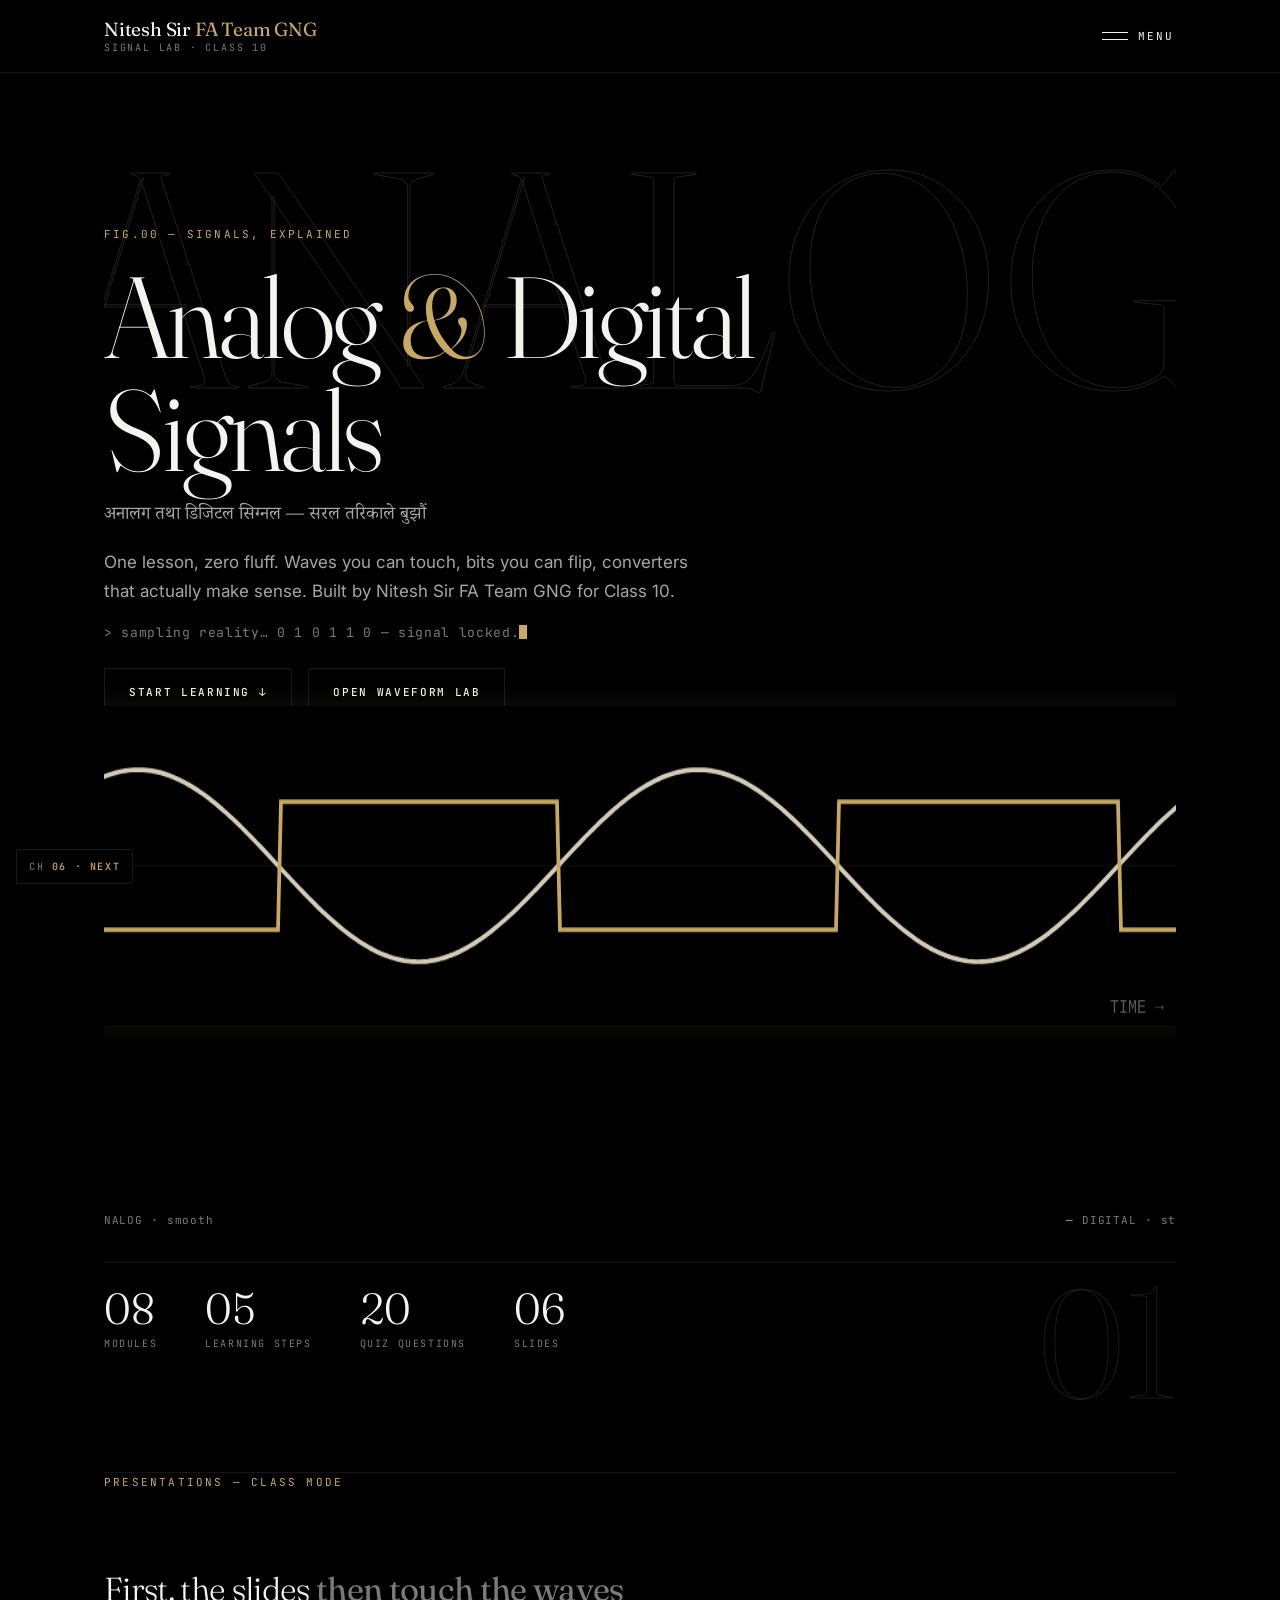
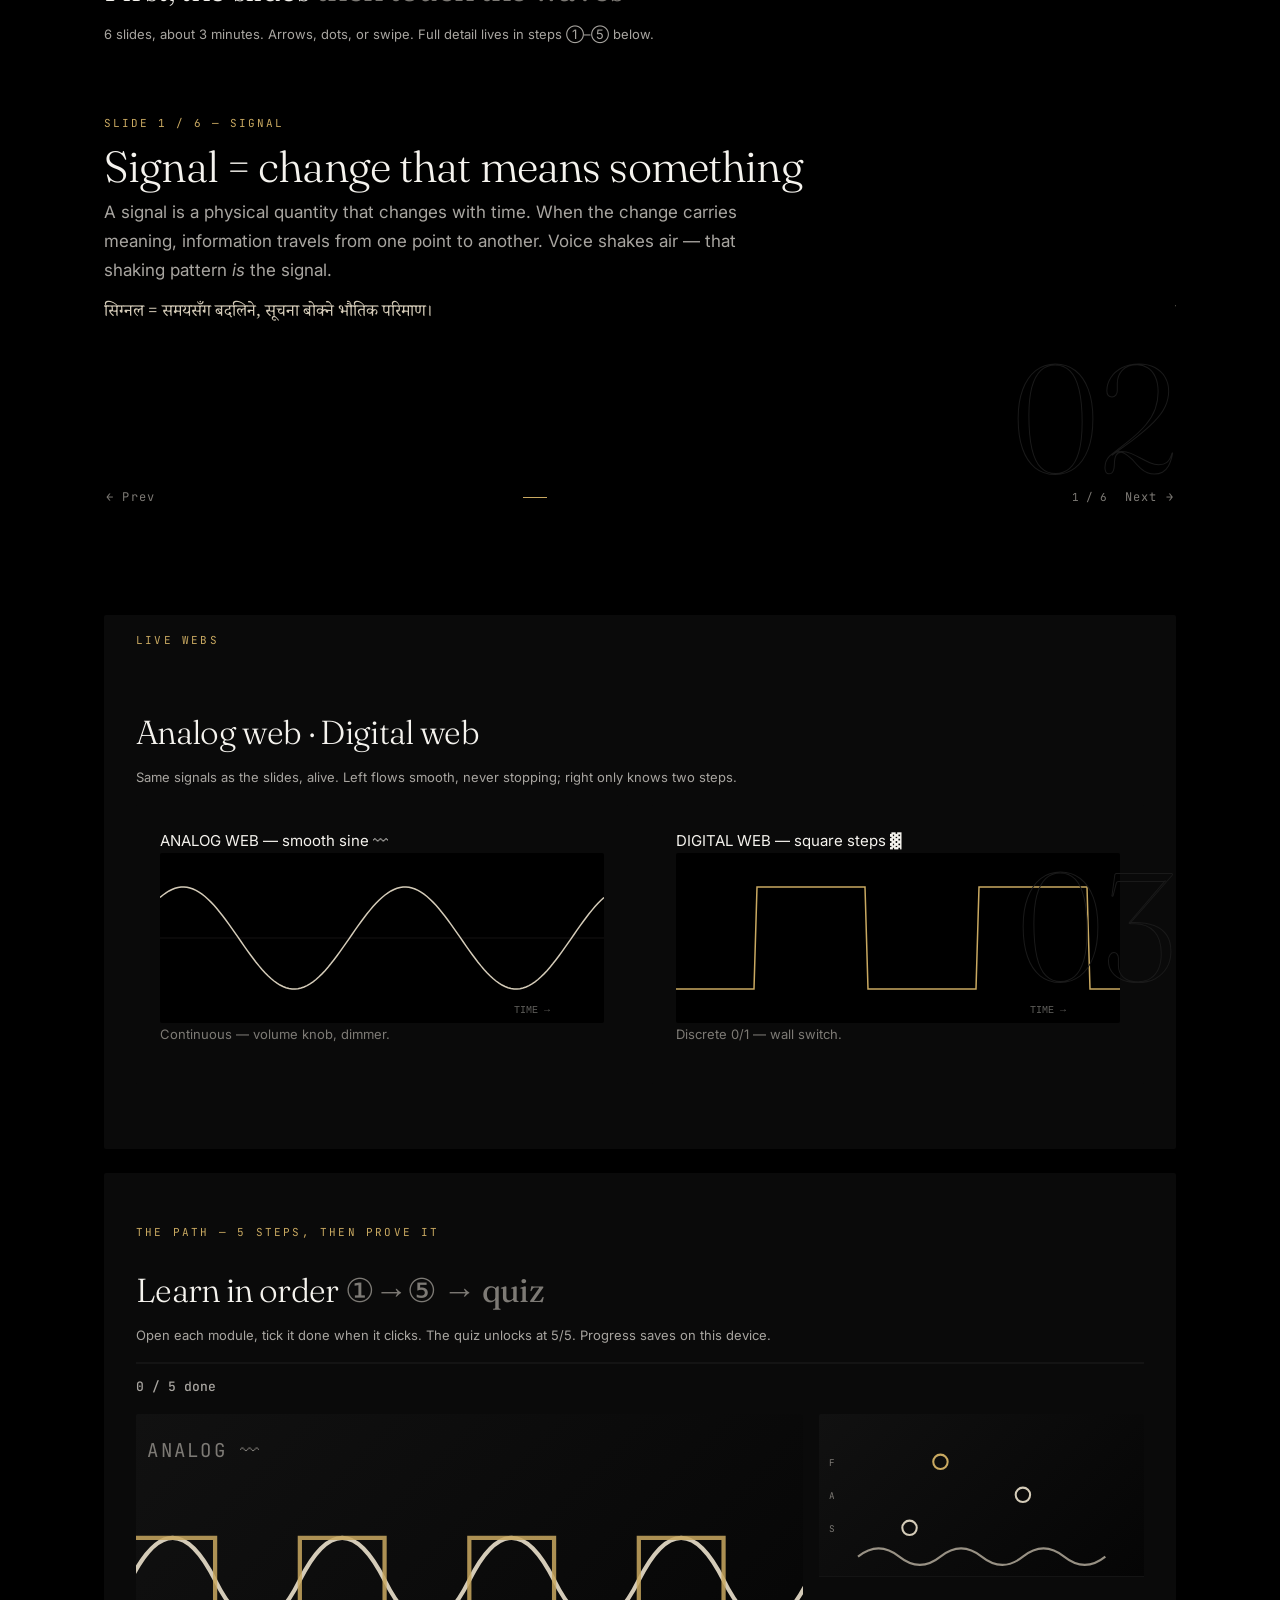
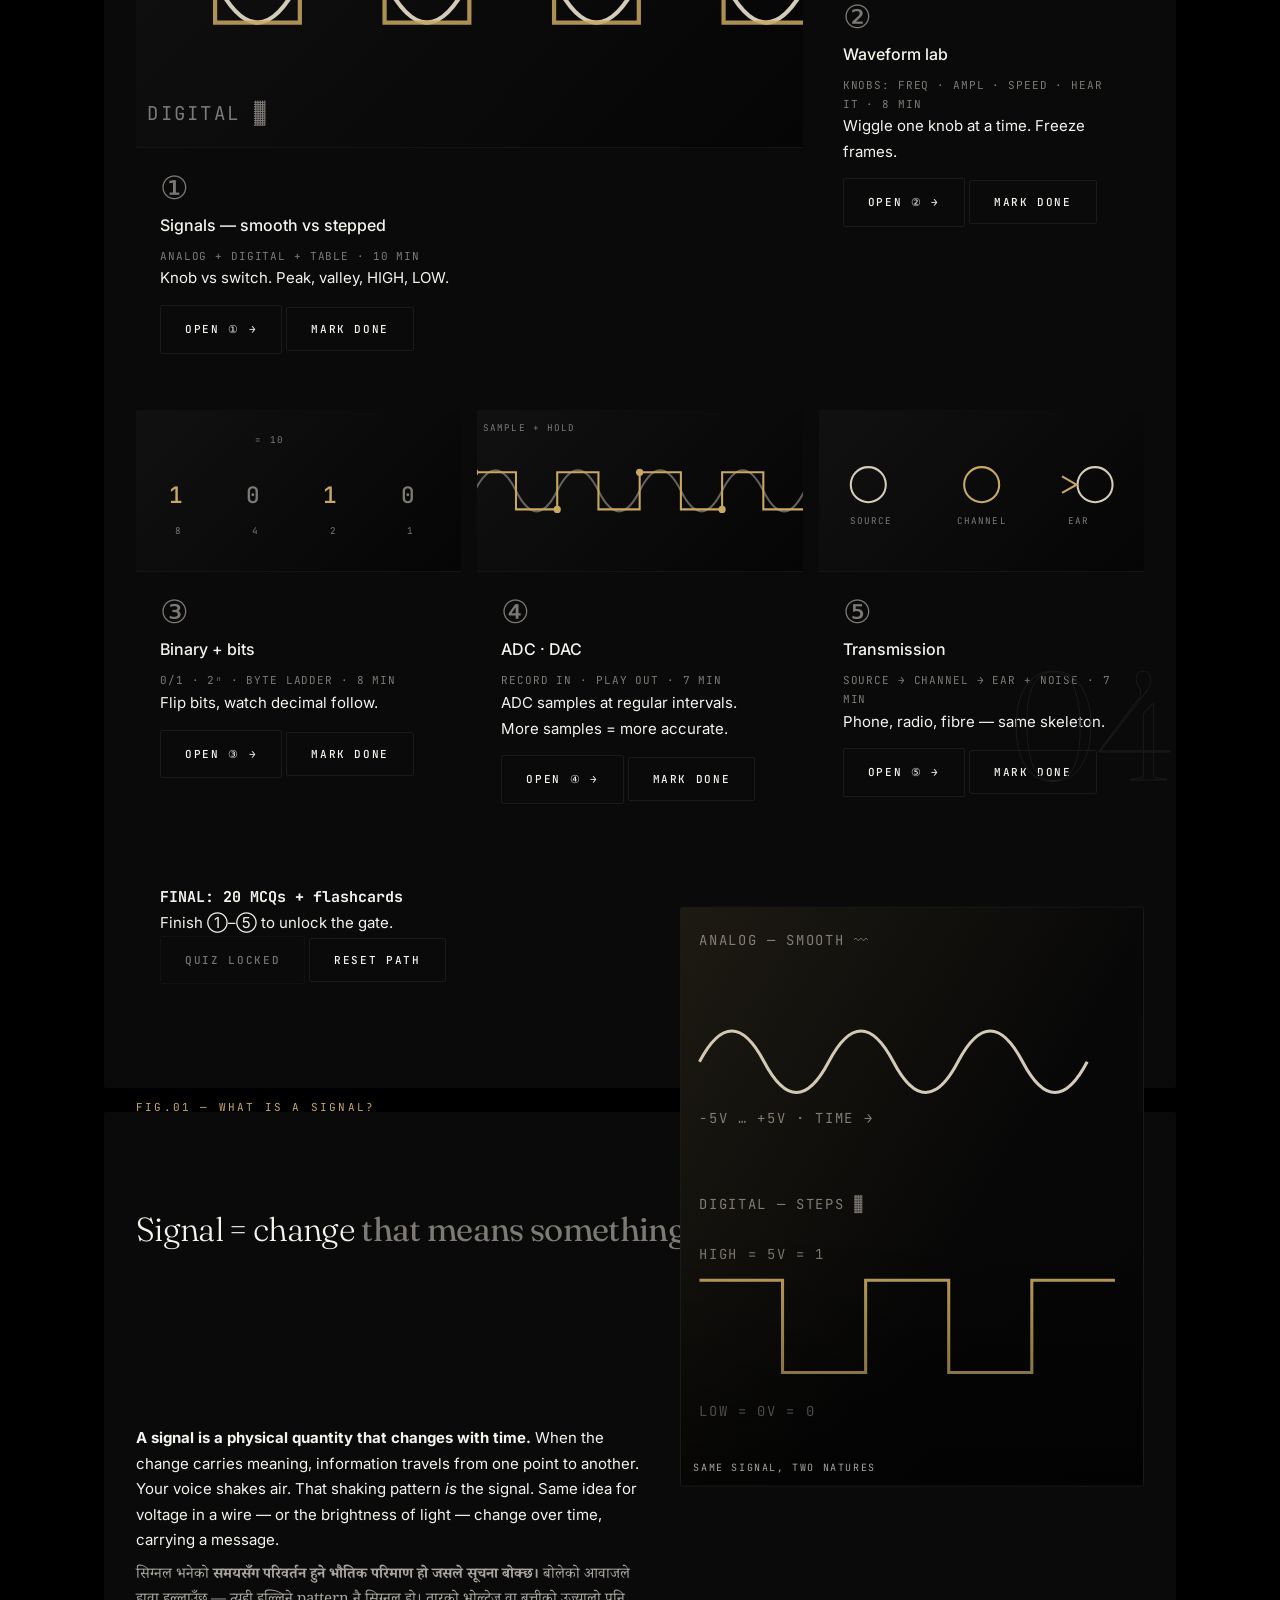
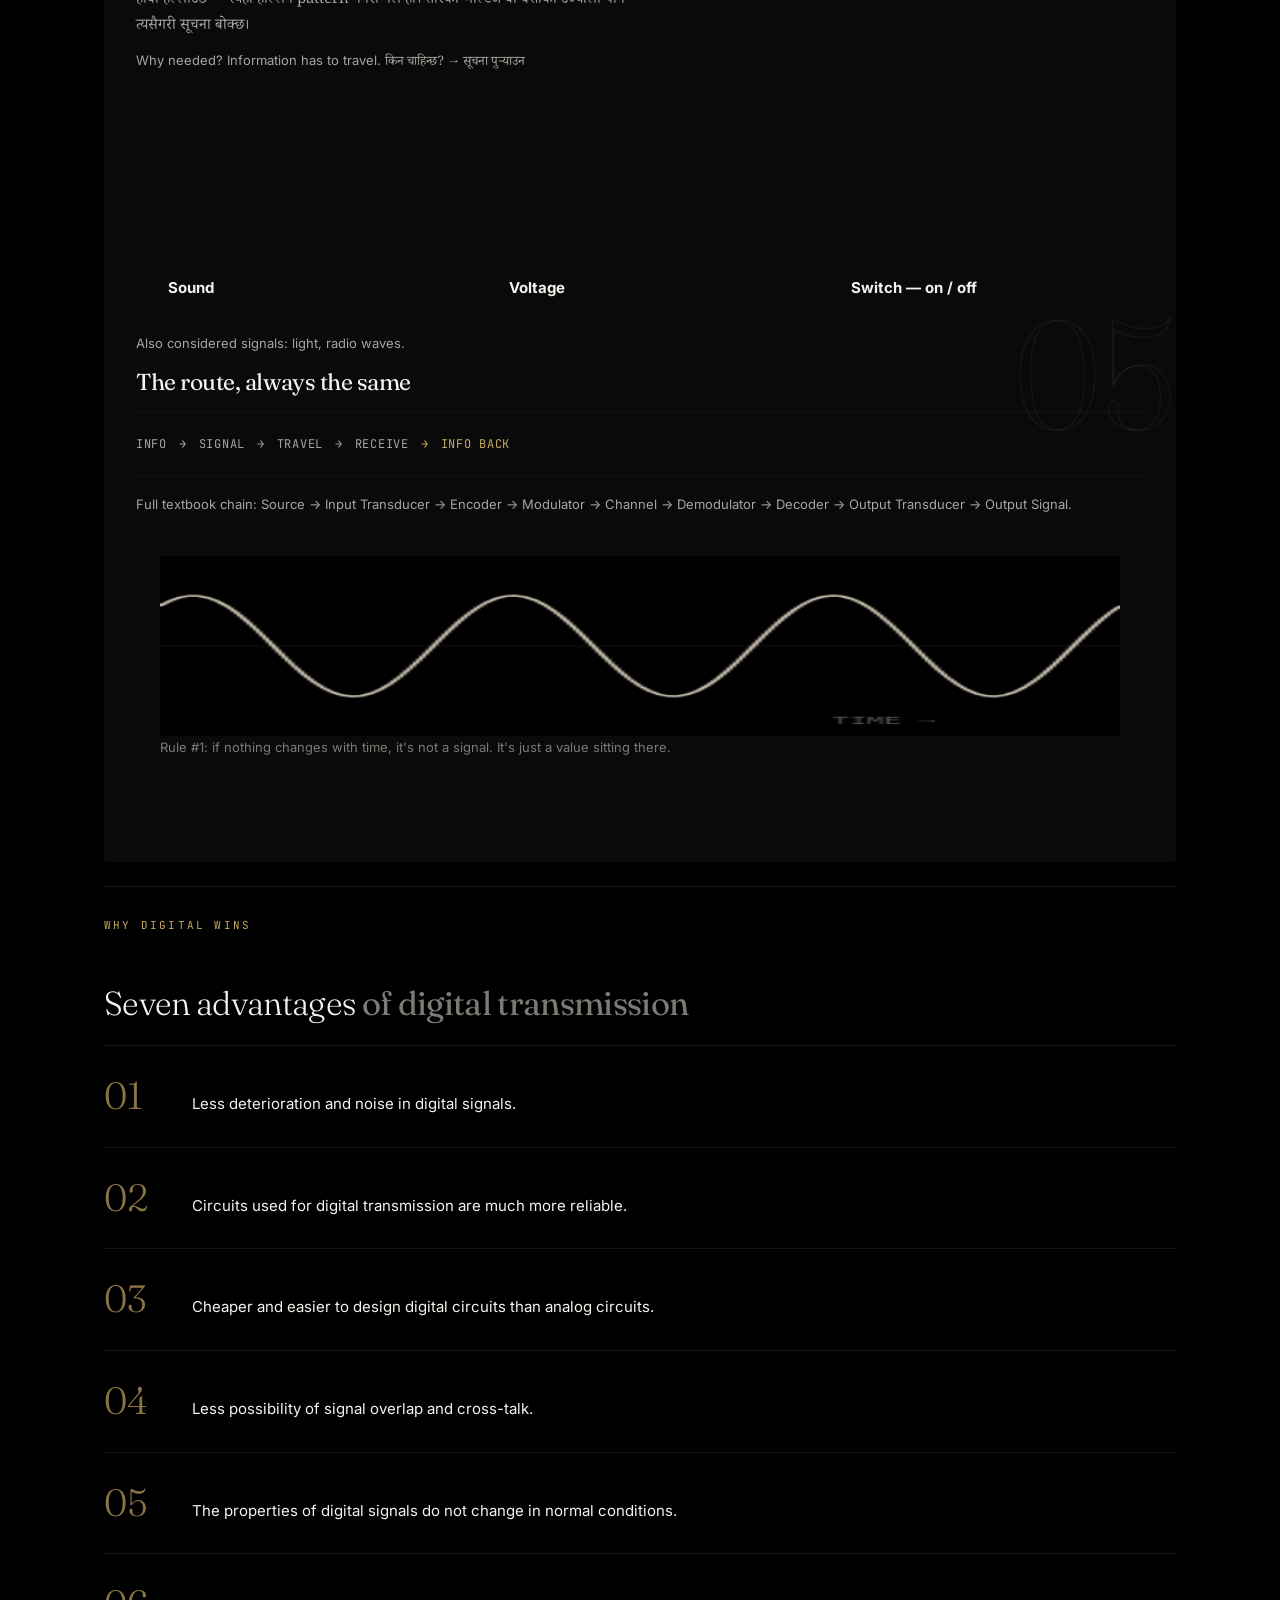
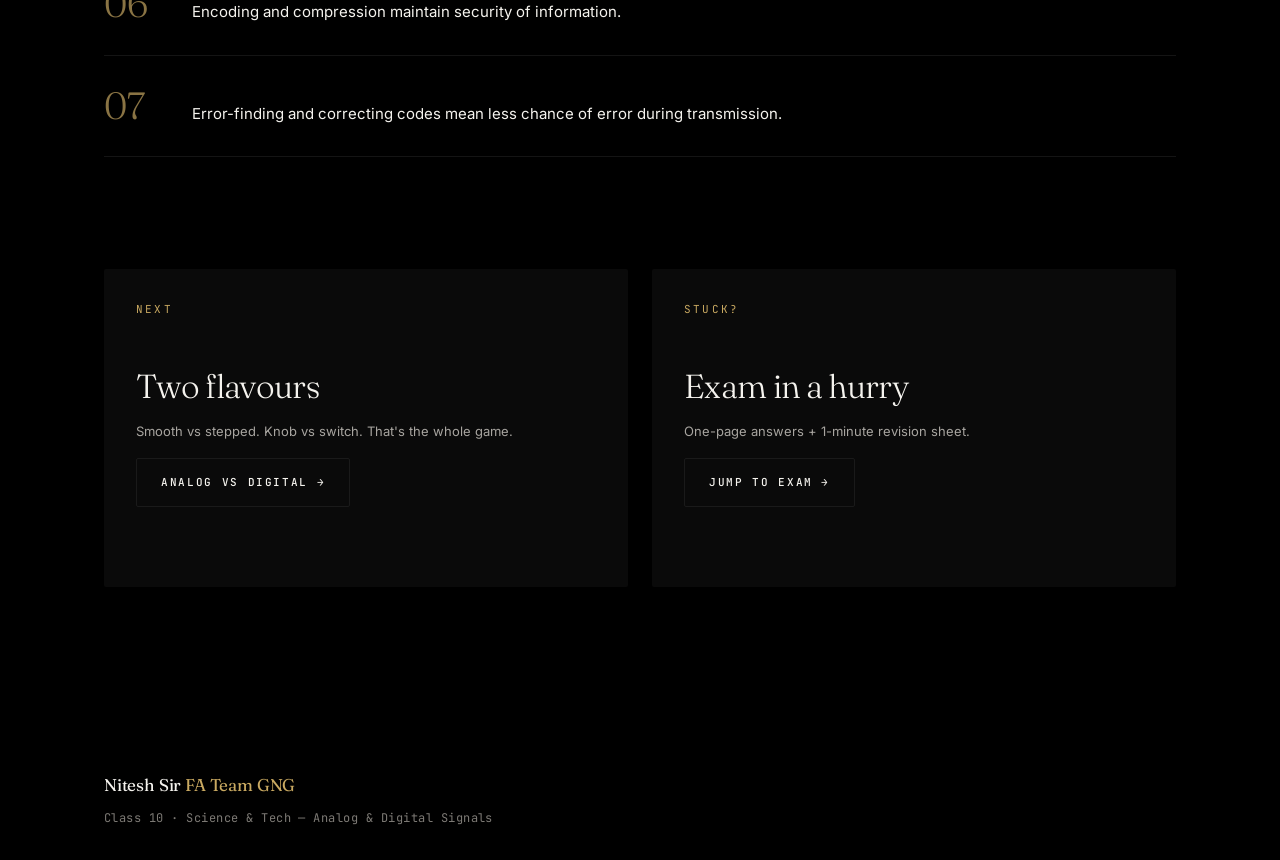
==== index.html @ 2e24cdcb "first commit" ====
<!DOCTYPE html><html lang="en"><head><meta charset="UTF-8"><meta name="viewport" content="width=device-width,initial-scale=1">
<title>Nitesh Sir FA Team GNG — Analog & Digital Signals · Class 10</title><link rel="icon" href="assets/favicon.svg" type="image/svg+xml"><link rel="stylesheet" href="style.css?v=14">
<link rel="preconnect" href="https://fonts.googleapis.com">
<link rel="preconnect" href="https://fonts.gstatic.com" crossorigin>
<link href="https://fonts.googleapis.com/css2?family=Fraunces:opsz,wght@9..144,300;9..144,400;9..144,500&family=Inter:wght@400;500;600&family=JetBrains+Mono:wght@400;500&family=Noto+Serif+Devanagari:wght@400;500&display=swap" rel="stylesheet">
</head>
<body data-lang="both">
<a class="skip-link" href="#main-content">Skip to content</a>
<div id="loader" aria-hidden="true"><div class="loader-bg"></div><div class="loader-scrim"></div>
<div class="loader-inner"><div class="loader-mark">Nitesh Sir <em>FA Team GNG</em></div>
<div class="loader-sub">Signal Lab · Class 10</div>
<div class="loader-bar"><span id="loadfill"></span></div>
<div class="loader-count"><span id="loadnum">00</span> / 100</div></div></div>
<noscript><style>#loader{display:none}</style></noscript>
<header class="top"><div class="top-in">
<a class="brand" href="index.html" aria-label="Nitesh Sir FA Team GNG — Signal Lab, home"><span class="brand-name">Nitesh Sir <em>FA Team GNG</em></span><small class="brand-sub">Signal Lab · Class 10</small></a>
<button class="menu-btn" id="menubtn" aria-expanded="false" aria-controls="menupanel"><span class="menu-lines" aria-hidden="true"><span></span><span></span></span><span class="menu-word">Menu</span></button>
</div>
<div class="menupanel" id="menupanel"><nav class="pages" aria-label="Primary"><a href="index.html"><span class="navnum">01</span><span>Intro</span></a><a href="analog-digital.html"><span class="navnum">02</span><span>Signals</span></a><a href="lab.html"><span class="navnum">03</span><span>Lab</span></a><a href="binary.html"><span class="navnum">04</span><span>Binary</span></a><a href="converters.html"><span class="navnum">05</span><span>ADC·DAC</span></a><a href="transmission.html"><span class="navnum">06</span><span>Transmit</span></a><a href="quiz.html"><span class="navnum">07</span><span>Quiz</span></a><a href="exam.html"><span class="navnum">08</span><span>Exam</span></a></nav>
<div class="menu-tools"><div class="searchwrap"><input id="sin" type="search" placeholder="search…" aria-label="Search"><div id="sdrop"></div></div>
<div class="lang"><button data-l="en">EN</button><button data-l="both" class="on">EN+NE</button><button data-l="ne">NE</button></div></div>
</div></header>
<div class="wrap" id="main-content">
<div class="hero"><div class="backdrop" aria-hidden="true" data-pxx="-0.12">ANALOG</div><div class="hero-copy">
<span class="eyebrow rise" style="--d:0ms">Fig.00 — Signals, explained</span>
<h1 class="rise" style="--d:90ms">Analog <em>&</em> Digital Signals</h1>
<div class="ne-big rise" style="--d:180ms">अनालग तथा डिजिटल सिग्नल — सरल तरिकाले बुझौं</div>
<p class="lede rise" style="--d:270ms">One lesson, zero fluff. Waves you can touch, bits you can flip, converters that actually make sense. Built by Nitesh Sir FA Team GNG for Class 10.</p>
<div class="type rise" style="--d:360ms" id="typeline" aria-live="polite"></div>
<div class="btnrow rise" style="--d:450ms"><a class="btn" href="#path">Start Learning ↓</a><a class="btn" href="lab.html">Open waveform lab</a></div>
<div class="progress-line rise" style="--d:540ms">MODULES VISITED <span class="progress-dots">○○○○○○○○</span> <span class="progress-num">0/8</span></div>
<div class="scroll-cue rise" style="--d:630ms" aria-hidden="true">Scroll to begin</div>
</div><div class="stage rise" style="--d:300ms"><canvas class="screen" id="heroA" data-parallax="0.2"></canvas>
<div class="stage-cap"><span><span style="color:var(--analog)">—</span> ANALOG · smooth</span><span><span style="color:var(--digital)">—</span> DIGITAL · steps</span></div></div>
<div class="stat-row rise" style="--d:700ms"><div><div class="stat-num"><span data-countup="8">00</span></div><div class="stat-label">Modules</div></div><div><div class="stat-num"><span data-countup="5">00</span></div><div class="stat-label">Learning steps</div></div><div><div class="stat-num"><span data-countup="20">00</span></div><div class="stat-label">Quiz questions</div></div><div><div class="stat-num"><span data-countup="6">00</span></div><div class="stat-label">Slides</div></div></div></div>

<div class="panel flush chapter" id="slides" data-chapter="01 · Slides" data-from="left"><span class="chnum" data-px="0.1" aria-hidden="true">01</span><span class="eyebrow" data-parallax="0.1">Presentations — class mode</span><h2>First, the slides <span class="thin">then touch the waves</span></h2>
<p class="small">6 slides, about 3 minutes. Arrows, dots, or swipe. Full detail lives in steps ①–⑤ below.</p>
<div class="deck" data-deck tabindex="0" role="region" aria-label="Presentation slides — use arrow keys to navigate"><div class="deck-view"><div class="deck-track">
<section class="slide"><span class="snum">Slide 1 / 6 — Signal</span><h3>Signal = change that means something</h3>
<p>A signal is a physical quantity that changes with time. When the change carries meaning, information travels from one point to another. Voice shakes air — that shaking pattern <i>is</i> the signal.</p>
<p class="ne-line">सिग्नल = समयसँग बदलिने, सूचना बोक्ने भौतिक परिमाण।</p></section>
<section class="slide"><span class="snum">Slide 2 / 6 — Analog</span><h3>Analog: smooth &amp; continuous 〰</h3>
<p>Analog: continuously changing physical quantity. Smooth sine wave, e.g., −5V to +5V. Natural voice, old radio. Peak = top, valley = bottom, amplitude = strength (supplementary terms).</p>
<p class="ne-line">लगातार परिवर्तन — जुनसुकै मान, smooth wave।</p></section>
<section class="slide"><span class="snum">Slide 3 / 6 — Digital</span><h3>Digital: fixed steps ▓</h3>
<p>Only fixed levels — HIGH = 5V = 1, LOW = 0V = 0. Square-step waveform. This is what computers eat.</p>
<p class="ne-line">Fixed मान मात्र — HIGH = 1, LOW = 0।</p></section>
<section class="slide"><span class="snum">Slide 4 / 6 — Binary</span><h3>Binary: only 0 and 1</h3>
<p>1 bit = one binary digit. 8 bits = 1 byte. Exam rule: n bits → 2ⁿ possible combinations. 3 bits → 8.</p>
<p>Bit: A bit is the smallest form of data on a computer. It is short form of binary digit and can be either 0 or 1. Byte: A group of eight bits which works as a single unit of data in computer.</p>
<p class="ne-line">1 bit = एउटा अंक, 8 bit = 1 byte, n bit → 2ⁿ।</p></section>
<section class="slide"><span class="snum">Slide 5 / 6 — ADC · DAC</span><h3>Bridges both ways</h3>
<p>ADC: analog → digital (recording in). DAC: digital → analog (playing out). A→D in, D→A out.</p>
<p class="ne-line">रेकर्ड = ADC, बजाउने = DAC।</p></section>
<section class="slide"><span class="snum">Slide 6 / 6 — On the wire</span><h3>Send it, survive noise</h3>
<p>Source → encode → channel → decode. Noise = unwanted signal added by the channel. Distortion = change in the signal's shape. Digital signals are protected from both by encoding and error-checking codes.</p>
<p class="small">Full textbook chain: Source → Input Transducer → Encoder → Modulator → Channel → Demodulator → Decoder → Output Transducer → Output Signal.</p>
<p class="ne-line">Noise = फोहोर थपिनु; digital लाई सच्याउन मिल्छ।</p></section>
</div></div>
<div class="deck-bar"><button class="dbtn" data-prev type="button">← Prev</button><div class="dots" data-dots></div><span class="dcount" data-count>1 / 6</span><button class="dbtn" data-next type="button">Next →</button></div></div></div>

<div class="panel chapter" data-chapter="02 · Live" data-from="right"><span class="chnum" data-px="0.1" aria-hidden="true">02</span><span class="eyebrow" data-parallax="0.1">Live webs</span><h2>Analog web · Digital web</h2>
<p class="small">Same signals as the slides, alive. Left flows smooth, never stopping; right only knows two steps.</p>
<div class="grid2">
<div class="darkbox">ANALOG WEB — smooth sine 〰<canvas class="screen" id="homeAna" style="height:170px"></canvas><p class="small" style="color:var(--text-muted)">Continuous — volume knob, dimmer.</p></div>
<div class="darkbox">DIGITAL WEB — square steps ▓<canvas class="screen" id="homeDig" style="height:170px"></canvas><p class="small" style="color:var(--text-muted)">Discrete 0/1 — wall switch.</p></div>
</div></div>

<div class="panel chapter" id="path" data-chapter="03 · Path" data-from="left"><span class="chnum" data-px="0.1" aria-hidden="true">03</span><span class="eyebrow" data-parallax="0.1">The path — 5 steps, then prove it</span><h2>Learn in order <span class="thin">①→⑤ → quiz</span></h2>
<p class="small">Open each module, tick it done when it clicks. The quiz unlocks at 5/5. Progress saves on this device.</p>
<div class="bar" style="margin-bottom:12px"><div class="bar-fill" id="pathfill" style="width:0%"></div></div>
<p class="small" id="pathcount" style="font-family:var(--mono);font-weight:500">0 / 5 done</p>
<div class="cards" id="pathcards" data-reveal-stagger>
<div class="path-card" data-reveal data-step="s1"><div class="thumb"><svg class="diagram" viewBox="0 0 320 160" role="img" aria-label="Analog sine wave and digital square wave"><line class="w-axis" x1="0" y1="80" x2="320" y2="80"/><path class="w-analog" d="M0,80 Q20,40 40,80 T80,80 T120,80 T160,80 T200,80 T240,80 T280,80 T320,80"/><path class="w-digital" d="M0,60 H40 V100 H80 V60 H120 V100 H160 V60 H200 V100 H240 V60 H280 V100 H320" opacity="0.85"/><text class="w-label" x="8" y="22">ANALOG 〰</text><text class="w-label" x="8" y="146">DIGITAL ▓</text></svg></div><div class="pbody"><span class="path-step">①</span><div class="path-title">Signals — smooth vs stepped</div><div class="path-meta">Analog + Digital + table · 10 min</div><div class="more">Knob vs switch. Peak, valley, HIGH, LOW.</div><p><a class="btn" href="analog-digital.html">Open ① →</a> <button type="button" class="btn donebtn" data-d="s1">Mark done</button></p></div></div>
<div class="path-card" data-reveal data-step="s2"><div class="thumb"><svg class="diagram" viewBox="0 0 320 160" role="img" aria-label="Frequency, amplitude and speed sliders shaping a wave"><line class="w-axis" x1="40" y1="48" x2="280" y2="48"/><line class="w-axis" x1="40" y1="80" x2="280" y2="80"/><line class="w-axis" x1="40" y1="112" x2="280" y2="112"/><circle class="w-digital" cx="120" cy="48" r="7" fill="none" style="stroke:var(--digital);fill:none;stroke-width:2"/><circle cx="200" cy="80" r="7" style="fill:none;stroke:var(--analog);stroke-width:2"/><circle cx="90" cy="112" r="7" style="fill:none;stroke:var(--analog);stroke-width:2"/><text class="w-label" x="12" y="52">F</text><text class="w-label" x="12" y="84">A</text><text class="w-label" x="12" y="116">S</text><path class="w-analog" d="M40,140 Q60,124 80,140 T120,140 T160,140 T200,140 T240,140 T280,140" opacity="0.7"/></svg></div><div class="pbody"><span class="path-step">②</span><div class="path-title">Waveform lab</div><div class="path-meta">Knobs: freq · ampl · speed · hear it · 8 min</div><div class="more">Wiggle one knob at a time. Freeze frames.</div><p><a class="btn" href="lab.html">Open ② →</a> <button type="button" class="btn donebtn" data-d="s2">Mark done</button></p></div></div>
<div class="path-card" data-reveal data-step="s3"><div class="thumb"><svg class="diagram" viewBox="0 0 320 160" role="img" aria-label="Four bits 1 0 1 0 equal decimal 10"><text class="w-bit" x="34" y="92" style="fill:var(--digital)">1</text><text class="w-bit" x="109" y="92" style="fill:var(--text-muted)">0</text><text class="w-bit" x="184" y="92" style="fill:var(--digital)">1</text><text class="w-bit" x="259" y="92" style="fill:var(--text-muted)">0</text><text class="w-label" x="40" y="122">8</text><text class="w-label" x="115" y="122">4</text><text class="w-label" x="190" y="122">2</text><text class="w-label" x="265" y="122">1</text><text class="w-label" x="118" y="34">= 10</text></svg></div><div class="pbody"><span class="path-step">③</span><div class="path-title">Binary + bits</div><div class="path-meta">0/1 · 2ⁿ · byte ladder · 8 min</div><div class="more">Flip bits, watch decimal follow.</div><p><a class="btn" href="binary.html">Open ③ →</a> <button type="button" class="btn donebtn" data-d="s3">Mark done</button></p></div></div>
<div class="path-card" data-reveal data-step="s4"><div class="thumb"><svg class="diagram" viewBox="0 0 320 160" role="img" aria-label="ADC sampling: smooth wave held as amber steps"><path class="w-analog" d="M0,80 Q20,40 40,80 T80,80 T120,80 T160,80 T200,80 T240,80 T280,80 T320,80" opacity="0.45"/><path class="w-digital" d="M0,62 H40 V62 H40 V98 H80 V98 H80 V62 H120 V62 H120 V98 H160 V98 H160 V62 H200 V62 H200 V98 H240 V98 H240 V62 H280 V62 H280 V98 H320"/><circle class="w-dot" cx="0" cy="62" r="3.5"/><circle class="w-dot" cx="80" cy="98" r="3.5"/><circle class="w-dot" cx="160" cy="62" r="3.5"/><circle class="w-dot" cx="240" cy="98" r="3.5"/><text class="w-label" x="8" y="22">SAMPLE + HOLD</text></svg></div><div class="pbody"><span class="path-step">④</span><div class="path-title">ADC · DAC</div><div class="path-meta">Record in · play out · 7 min</div><div class="more">ADC samples at regular intervals. More samples = more accurate.</div><p><a class="btn" href="converters.html">Open ④ →</a> <button type="button" class="btn donebtn" data-d="s4">Mark done</button></p></div></div>
<div class="path-card" data-reveal data-step="s5"><div class="thumb"><svg class="diagram" viewBox="0 0 320 160" role="img" aria-label="Transmission chain: source, channel, receiver"><line class="w-axis" x1="50" y1="74" x2="270" y2="74"/><circle cx="50" cy="74" r="17" style="fill:none;stroke:var(--analog);stroke-width:2"/><circle cx="160" cy="74" r="17" style="fill:none;stroke:var(--digital);stroke-width:2"/><circle cx="270" cy="74" r="17" style="fill:none;stroke:var(--analog);stroke-width:2"/><path d="M238,66 L252,74 L238,82" class="w-digital"/><text class="w-label" x="32" y="112">SOURCE</text><text class="w-label" x="136" y="112">CHANNEL</text><text class="w-label" x="244" y="112">EAR</text></svg></div><div class="pbody"><span class="path-step">⑤</span><div class="path-title">Transmission</div><div class="path-meta">Source → channel → ear + noise · 7 min</div><div class="more">Phone, radio, fibre — same skeleton.</div><p><a class="btn" href="transmission.html">Open ⑤ →</a> <button type="button" class="btn donebtn" data-d="s5">Mark done</button></p></div></div>
</div>
<div class="callout" id="quizgate" style="margin-top:16px"><b style="font-family:var(--mono)">FINAL: 20 MCQs + flashcards</b><br><span class="small" id="gatemsg">Finish ①–⑤ to unlock the gate.</span><p><a class="btn" id="gatebtn" href="quiz.html" aria-disabled="true" style="opacity:.45;pointer-events:none">Quiz locked</a> <button type="button" class="btn" id="pathreset">Reset path</button></p></div></div>

<div class="panel chapter" data-chapter="04 · Signal" data-from="right"><span class="chnum" data-px="0.1" aria-hidden="true">04</span><span class="eyebrow" data-parallax="0.1">Fig.01 — What is a signal?</span><h2>Signal = change <span class="thin">that means something</span></h2>
<div class="split"><div>
<div class="en"><b>A signal is a physical quantity that changes with time.</b> When the change carries meaning, information travels from one point to another. Your voice shakes air. That shaking pattern <i>is</i> the signal. Same idea for voltage in a wire — or the brightness of light — change over time, carrying a message.</div>
<div class="ne">सिग्नल भनेको <b>समयसँग परिवर्तन हुने भौतिक परिमाण हो जसले सूचना बोक्छ।</b> बोलेको आवाजले हावा हल्लाउँछ — त्यही हल्लिने pattern नै सिग्नल हो। तारको भोल्टेज वा बत्तीको उज्यालो पनि त्यसैगरी सूचना बोक्छ।</div>
<p class="small">Why needed? Information has to travel. <span class="ne" style="display:inline">किन चाहिन्छ? → सूचना पुर्‍याउन</span></p>
</div><figure class="lux-img tall" data-px="0.08"><svg class="diagram" viewBox="0 0 300 375" role="img" aria-label="Analog sine versus digital square wave"><text class="w-label" x="12" y="24">ANALOG — SMOOTH 〰</text><line class="w-axis" x1="12" y1="100" x2="288" y2="100"/><path class="w-analog" d="M12,100 Q33,60 54,100 T96,100 T138,100 T180,100 T222,100 T264,100" stroke-width="2.5"/><text class="w-label" x="12" y="140">−5V … +5V · TIME →</text><text class="w-label" x="12" y="196">DIGITAL — STEPS ▓</text><line class="w-axis" x1="12" y1="272" x2="288" y2="272"/><path class="w-digital" d="M12,242 H66 V302 H120 V242 H174 V302 H228 V242 H282" stroke-width="2.5"/><text class="w-label" x="12" y="228">HIGH = 5V = 1</text><text class="w-label" x="12" y="330">LOW = 0V = 0</text></svg><figcaption>Same signal, two natures</figcaption></figure></div>
<div class="cards">
<div class="cardx" tabindex="0" data-toggle><b>Sound</b><div class="more">Air pressure wobbling over time. बोल्दाको हावा।</div></div>
<div class="cardx" tabindex="0" data-toggle><b>Voltage</b><div class="more">Electric level rising and falling continuously in a wire.</div></div>
<div class="cardx" tabindex="0" data-toggle><b>Switch — on / off</b><div class="more">5V = HIGH = 1, 0V = LOW = 0. The digital signal.</div></div>
</div>
<p class="small">Also considered signals: light, radio waves.</p>
<h3>The route, always the same</h3>
<div class="chain"><span>INFO</span><span>SIGNAL</span><span>TRAVEL</span><span>RECEIVE</span><span>INFO BACK</span></div>
<p class="small">Full textbook chain: Source → Input Transducer → Encoder → Modulator → Channel → Demodulator → Decoder → Output Transducer → Output Signal.</p>
<div class="darkbox"><canvas id="chainScope"></canvas><p class="small" style="color:var(--text-muted)">Rule #1: if nothing changes with time, it's not a signal. It's just a value sitting there.</p></div>
</div>

<div class="panel flush chapter" data-chapter="05 · Why digital" data-from="left"><span class="chnum" data-px="0.1" aria-hidden="true">05</span><span class="eyebrow" data-parallax="0.1">Why digital wins</span><h2>Seven advantages <span class="thin">of digital transmission</span></h2>
<ol class="adv">
<li>Less deterioration and noise in digital signals.</li>
<li>Circuits used for digital transmission are much more reliable.</li>
<li>Cheaper and easier to design digital circuits than analog circuits.</li>
<li>Less possibility of signal overlap and cross-talk.</li>
<li>The properties of digital signals do not change in normal conditions.</li>
<li>Encoding and compression maintain security of information.</li>
<li>Error-finding and correcting codes mean less chance of error during transmission.</li>
</ol>
</div>

<div class="grid2 chapter" data-chapter="06 · Next" data-from="right">
<div class="panel"><span class="eyebrow" data-parallax="0.1">Next</span><h2>Two flavours</h2><p class="small">Smooth vs stepped. Knob vs switch. That's the whole game.</p><p><a class="btn" href="analog-digital.html">Analog vs Digital →</a></p></div>
<div class="panel"><span class="eyebrow" data-parallax="0.1">Stuck?</span><h2>Exam in a hurry</h2><p class="small">One-page answers + 1-minute revision sheet.</p><p><a class="btn" href="exam.html">Jump to Exam →</a></p></div>
</div>
</div>
<footer data-reveal><span class="brand-name">Nitesh Sir <em>FA Team GNG</em></span><p>Class 10 · Science &amp; Tech — Analog &amp; Digital Signals</p></footer>
<script src="app.js?v=19"></script></body></html>
---- style.css ----
/* NITESH SIR FA TEAM GNG — Signal Lab · pitch black luxury */
:root{
  --bg:#000000; --bg-elevated:#0a0a0a; --bg-hover:#111111; --bg-active:#161616; --bg-subtle:#050505;
  --text:#f5f3ee; --text-dim:#a8a5a0; --text-muted:#7d7a75; --text-hint:#6b6863;
  --accent:#c9a961; --accent-dim:#8a7444; --accent-faint:#3d3422;
  --success:#7a9a7a; --error:#b06060; --info:#8a95a0;
  --analog:#d4cbb8; --digital:#c9a961;
  --border:#1a1a1a; --border-hover:#2a2a2a; --divider:#141414;
  --ease:cubic-bezier(0.22,1,0.36,1); --ease-in:cubic-bezier(0.4,0,1,1);
  --dur-fast:150ms; --dur-base:300ms; --dur-slow:500ms; --dur-xslow:800ms;
  --space-1:4px; --space-2:8px; --space-3:16px; --space-4:24px; --space-5:32px;
  --space-6:48px; --space-7:64px; --space-8:96px; --space-9:128px;
  --radius-sm:2px; --radius-md:3px; --radius-pill:999px;
  --shadow-sm:0 1px 2px rgba(0,0,0,0.6); --shadow-md:0 4px 12px rgba(0,0,0,0.5);
  --shadow-lg:0 12px 40px rgba(0,0,0,0.4); --shadow-glow:0 0 24px rgba(201,169,97,0.12);
  --serif:'Fraunces','Iowan Old Style',Georgia,serif;
  --sans:'Inter',system-ui,-apple-system,'Segoe UI',sans-serif;
  --mono:'JetBrains Mono',ui-monospace,'SF Mono',Menlo,monospace;
  --dev:'Noto Serif Devanagari','Fraunces',serif;
  --fs-xs:clamp(11px,0.7vw,12px); --fs-sm:clamp(13px,0.85vw,14px);
  --fs-base:clamp(15px,1vw,17px); --fs-lg:clamp(18px,1.2vw,20px);
  --fs-xl:clamp(22px,1.8vw,28px); --fs-2xl:clamp(28px,2.6vw,40px);
  --fs-3xl:clamp(38px,4vw,56px); --fs-4xl:clamp(52px,6vw,88px);
  --fs-5xl:clamp(72px,9vw,140px);
}
*{box-sizing:border-box}
html{scroll-behavior:smooth}
body{margin:0;background:var(--bg);color:var(--text);font-family:var(--sans);line-height:1.7;font-size:var(--fs-base);-webkit-font-smoothing:antialiased}
::selection{background:var(--accent-faint);color:var(--text)}
a{color:inherit}
h1,h2,h3{font-family:var(--serif);font-weight:300;letter-spacing:-0.02em;line-height:1.08;margin:0 0 var(--space-3);color:var(--text);text-transform:none}
h1{font-size:var(--fs-3xl)}
h2{font-size:var(--fs-2xl)}
h3{font-size:var(--fs-xl);font-weight:400}
p{margin:0 0 var(--space-3)}
button:focus-visible,a:focus-visible,input:focus-visible,[tabindex]:focus-visible{outline:1px solid var(--accent);outline-offset:2px;animation:focusFadeIn var(--dur-fast) var(--ease)}
.skip-link{position:absolute;top:-100px;left:16px;z-index:999;padding:12px 20px;background:var(--bg-elevated);color:var(--text);border:1px solid var(--accent);border-radius:var(--radius-sm);font-family:var(--mono);font-size:12px;text-transform:uppercase;letter-spacing:0.15em;text-decoration:none;transition:top var(--dur-fast) var(--ease)}
.skip-link:focus{top:16px}

/* ============ top bar ============ */
.top{background:transparent;border-bottom:1px solid var(--divider);position:sticky;top:0;z-index:50;background:rgba(0,0,0,0.85)}
.top-in{max-width:1120px;margin:auto;display:flex;align-items:center;gap:var(--space-4);padding:0 var(--space-4);min-height:72px;flex-wrap:wrap}
.brand{text-decoration:none;line-height:1.2;flex-shrink:0}
.brand-name{font-family:var(--serif);font-weight:400;font-size:19px;letter-spacing:-0.01em;color:var(--text);display:block}
.brand-name em{font-style:normal;color:var(--accent)}
.brand-sub{display:block;font-family:var(--mono);font-size:10px;letter-spacing:0.18em;text-transform:uppercase;color:var(--text-muted);margin-top:2px}
.mark{display:flex;align-items:center;gap:10px;text-decoration:none;flex-shrink:0}
.mark svg{width:32px;height:32px}
.mark b{font-family:var(--serif);font-weight:400;font-size:16px;color:var(--text);display:block;line-height:1.2}
.mark small{font-family:var(--mono);font-size:10px;color:var(--text-muted);letter-spacing:0.14em;text-transform:uppercase}
nav.pages{display:flex;gap:var(--space-3);flex-wrap:nowrap;overflow-x:auto;flex:1;scrollbar-width:thin}
nav.pages a{position:relative;font-family:var(--sans);font-size:13px;font-weight:500;text-transform:uppercase;letter-spacing:0.08em;text-decoration:none;color:var(--text-dim);padding:6px 2px;white-space:nowrap;transition:color var(--dur-fast) var(--ease)}
nav.pages a::after{content:"";position:absolute;left:0;bottom:-3px;height:1px;width:100%;background:var(--accent);transform:scaleX(0);transform-origin:left;transition:transform var(--dur-base) var(--ease)}
nav.pages a:hover{color:var(--text)}
nav.pages a:hover::after,nav.pages a.on::after{transform:scaleX(1)}
nav.pages a.on{color:var(--text)}
.tools{display:flex;gap:var(--space-3);align-items:center;flex-shrink:0;margin-left:auto}
.menu-btn{display:flex;align-items:center;gap:10px;background:transparent;border:0;color:var(--text);cursor:pointer;font-family:var(--mono);font-size:11px;letter-spacing:0.18em;text-transform:uppercase;padding:10px 2px;margin-left:auto}
.menu-lines{display:grid;gap:6px}
.menu-lines span{display:block;width:26px;height:1px;background:var(--text);transition:transform var(--dur-base) var(--ease),background var(--dur-fast) var(--ease)}
.menu-btn:hover .menu-lines span{background:var(--accent)}
body.menu-open .menu-lines span:first-child{transform:translateY(3.5px) rotate(45deg)}
body.menu-open .menu-lines span:last-child{transform:translateY(-3.5px) rotate(-45deg)}
.menupanel{position:fixed;top:72px;left:0;right:0;z-index:110;background:rgba(0,0,0,0.96);backdrop-filter:blur(14px);-webkit-backdrop-filter:blur(14px);border-bottom:1px solid var(--divider);padding:var(--space-6) var(--space-4) var(--space-5);opacity:0;visibility:hidden;transform:translateY(-12px);transition:opacity var(--dur-base) var(--ease),transform var(--dur-base) var(--ease),visibility var(--dur-base)}
body.menu-open .menupanel{opacity:1;visibility:visible;transform:none}
.menupanel nav.pages{display:grid;gap:2px;max-width:1120px;margin:0 auto;overflow:visible}
.menupanel nav.pages a{display:flex;align-items:baseline;gap:var(--space-3);font-family:var(--serif);font-weight:300;font-size:clamp(24px,3vw,34px);letter-spacing:-0.01em;text-transform:none;color:var(--text-dim);padding:8px 2px;opacity:0;transform:translateY(14px);transition:opacity var(--dur-base) var(--ease),transform var(--dur-base) var(--ease),color var(--dur-fast) var(--ease)}
body.menu-open .menupanel nav.pages a{opacity:1;transform:none}
body.menu-open .menupanel nav.pages a:nth-child(1){transition-delay:40ms}
body.menu-open .menupanel nav.pages a:nth-child(2){transition-delay:80ms}
body.menu-open .menupanel nav.pages a:nth-child(3){transition-delay:120ms}
body.menu-open .menupanel nav.pages a:nth-child(4){transition-delay:160ms}
body.menu-open .menupanel nav.pages a:nth-child(5){transition-delay:200ms}
body.menu-open .menupanel nav.pages a:nth-child(6){transition-delay:240ms}
body.menu-open .menupanel nav.pages a:nth-child(7){transition-delay:280ms}
body.menu-open .menupanel nav.pages a:nth-child(8){transition-delay:320ms}
.menupanel nav.pages a::after{display:none}
.menupanel nav.pages a:hover{color:var(--text)}
.menupanel nav.pages a.on{color:var(--text)}
.menupanel .navnum{font-family:var(--mono);font-size:11px;letter-spacing:0.14em;color:var(--accent)}
.menu-tools{max-width:1120px;margin:var(--space-4) auto 0;display:flex;gap:var(--space-5);align-items:center;flex-wrap:wrap;border-top:1px solid var(--divider);padding-top:var(--space-4)}
.menu-tools .searchwrap{flex:1;min-width:220px}
.menu-tools .searchwrap input{width:100%;font-size:15px;padding:10px 2px}
.searchwrap{position:relative}
.searchwrap input{font-family:var(--mono);font-size:12px;background:transparent;border:0;border-bottom:1px solid var(--border);color:var(--text);padding:6px 2px;width:170px;transition:border-color var(--dur-fast) var(--ease)}
.searchwrap input::placeholder{color:var(--text-hint)}
.searchwrap input:focus{outline:none;border-bottom-color:var(--accent)}
#sdrop{position:absolute;top:36px;right:0;width:300px;background:var(--bg-elevated);border:1px solid var(--border);border-radius:var(--radius-sm);box-shadow:var(--shadow-md);display:none;overflow:hidden;z-index:60}
#sdrop a{display:block;padding:10px 14px;text-decoration:none;border-bottom:1px solid var(--divider);font-size:13px;color:var(--text-dim)}
#sdrop a:hover{background:var(--bg-hover);color:var(--text)}
.lang{display:flex;gap:10px;align-items:center}
.lang button{border:0;background:transparent;font-family:var(--mono);font-size:11px;letter-spacing:0.08em;color:var(--text-muted);cursor:pointer;padding:4px 2px;position:relative;transition:color var(--dur-fast) var(--ease)}
.lang button:hover{color:var(--text)}
.lang button.on{color:var(--text)}
.lang button.on::after{content:"";position:absolute;left:0;right:0;bottom:-2px;height:1px;background:var(--accent)}

/* ============ layout ============ */
.wrap{max-width:1120px;margin:auto;padding:var(--space-4) var(--space-4) var(--space-8)}
section.block,div.panel{padding-top:var(--space-7);padding-bottom:var(--space-7)}
.panel{background:var(--bg-elevated);border:0;border-radius:var(--radius-sm);padding:var(--space-5);margin:var(--space-4) 0;box-shadow:none;color:var(--text)}
.eyebrow{display:block;font-family:var(--mono);font-size:11px;letter-spacing:0.2em;text-transform:uppercase;color:var(--accent);margin-bottom:var(--space-3)}
p.small{font-size:var(--fs-sm);color:var(--text-dim)}
.thin{color:var(--text-muted);font-weight:400}

/* ============ hero ============ */
.hero{padding:var(--space-9) 0 var(--space-8)}
.hero-copy{max-width:880px}
.hero h1{font-size:var(--fs-4xl);letter-spacing:-0.03em;line-height:1.0;margin:var(--space-3) 0}
.hero h1 em{font-style:normal;color:var(--accent)}
.ne-big{font-family:var(--dev);font-size:var(--fs-lg);color:var(--text-dim);margin-bottom:var(--space-3)}
.lede{font-size:17px;color:var(--text-dim);max-width:56ch}
.type{min-height:1.6em;font-family:var(--mono);font-size:13px;letter-spacing:0.05em;color:var(--text-muted);margin-top:var(--space-3)}
.type .caret{display:inline-block;width:8px;height:1.1em;background:var(--accent);vertical-align:-2px;animation:blink 1.2s steps(1) infinite}
@keyframes blink{50%{opacity:0}}
.btnrow{display:flex;gap:var(--space-3);margin-top:var(--space-4);flex-wrap:wrap}
.btn{font-family:var(--mono);font-weight:500;font-size:11px;letter-spacing:0.15em;text-transform:uppercase;background:transparent;border:1px solid var(--border);border-radius:var(--radius-sm);color:var(--text);padding:14px 24px;cursor:pointer;text-decoration:none;display:inline-block;box-shadow:none;transition:border-color var(--dur-fast) var(--ease),color var(--dur-fast) var(--ease),background var(--dur-fast) var(--ease)}
.btn:hover{border-color:var(--accent);color:var(--accent)}
.btn:active{background:var(--bg-active)}
.progress-line{font-family:var(--mono);font-size:11px;letter-spacing:0.12em;color:var(--text-muted);margin-top:var(--space-4)}
.progress-line .progress-num{color:var(--accent)}
.stage{margin-top:var(--space-6);box-shadow:var(--shadow-glow)}
canvas.screen{width:100%;height:320px;display:block;background:var(--bg);border:0;border-radius:var(--radius-sm)}
.stage-cap{display:flex;justify-content:space-between;font-family:var(--mono);font-size:11px;letter-spacing:0.08em;color:var(--text-muted);margin-top:var(--space-2)}

/* ============ content blocks ============ */
.en{margin:10px 0;color:var(--text)}
.ne{margin:10px 0;color:var(--text-dim);font-family:var(--dev)}
body[data-lang="en"] .ne{display:none}
body[data-lang="ne"] .en{display:none}
.grid2{display:grid;grid-template-columns:1fr 1fr;gap:var(--space-4)}
.cardx{background:var(--bg-elevated);border:0;border-radius:var(--radius-sm);padding:var(--space-5);cursor:pointer;transition:background var(--dur-base) var(--ease)}
.cardx:hover{background:var(--bg-hover)}
.cardx .more{display:none;font-size:var(--fs-sm);color:var(--text-dim);margin-top:var(--space-2)}
.cardx.open .more{display:block}
.cards{display:grid;grid-template-columns:repeat(auto-fit,minmax(240px,1fr));gap:var(--space-3)}
.chain{display:flex;align-items:center;gap:0;flex-wrap:wrap;margin:var(--space-3) 0;padding:var(--space-3) 0;border-top:1px solid var(--divider);border-bottom:1px solid var(--divider)}
.chain span{font-family:var(--mono);font-size:12px;letter-spacing:0.06em;color:var(--text-dim);padding:6px 0}
.chain span+span::before{content:"→";color:var(--text-faint);margin:0 12px}
.chain span:last-child{color:var(--accent)}
.bar{height:2px;background:var(--divider);border-radius:0;margin-top:var(--space-2);overflow:hidden}
.bar-fill{height:100%;width:0%;background:var(--accent);transition:width 500ms var(--ease)}
.callout{background:var(--bg-elevated);border-radius:var(--radius-sm);padding:var(--space-4);margin-top:var(--space-3)}
.darkbox{background:var(--bg-elevated);border:0;border-radius:var(--radius-sm);padding:var(--space-4)}
.darkbox canvas{width:100%;height:180px;display:block;background:var(--bg);border:0;border-radius:var(--radius-sm)}
table{width:100%;border-collapse:collapse;font-size:var(--fs-sm);background:transparent}
th,td{border:0;border-bottom:1px solid var(--divider);padding:14px 8px;text-align:left;vertical-align:top;color:var(--text-dim)}
th{font-family:var(--mono);font-size:11px;letter-spacing:0.12em;text-transform:uppercase;color:var(--text-muted);font-weight:500}
td:first-child{font-family:var(--mono);color:var(--text)}

/* ============ learning path ============ */
.path-card{position:relative;background:var(--bg-elevated);border:0;border-radius:var(--radius-sm);padding:var(--space-5);transition:background var(--dur-base) var(--ease)}
.path-card:hover{background:var(--bg-hover)}
.path-step{font-family:var(--serif);font-weight:300;font-size:32px;color:var(--text-muted);display:block;line-height:1}
.path-title{font-size:16px;font-weight:500;color:var(--text);margin:var(--space-2) 0;transition:color var(--dur-base) var(--ease)}
.path-meta{font-family:var(--mono);font-size:11px;letter-spacing:0.08em;text-transform:uppercase;color:var(--text-muted)}
.path-card.done .path-title{color:var(--accent)}
.path-card.done::before{content:"";position:absolute;left:0;top:0;bottom:0;width:2px;background:var(--accent)}
.path-card.done{background:var(--bg-hover)}
.donebtn{margin-top:var(--space-3)}

/* ============ deck ============ */
.deck{border:0;background:transparent;color:var(--text)}
.deck-view{overflow:hidden}
.deck-track{display:flex;transition:transform 600ms var(--ease),opacity 300ms var(--ease)}
.deck-track.shift{opacity:0.35}
.slide{min-width:100%;box-sizing:border-box;padding:var(--space-6) 0}
.slide .snum{font-family:var(--mono);color:var(--accent);font-size:11px;letter-spacing:0.18em;text-transform:uppercase}
.slide h3{font-size:clamp(30px,3.4vw,44px);font-weight:300;margin:var(--space-2) 0;color:var(--text)}
.slide p{color:var(--text-dim);max-width:60ch;font-size:17px}
.slide .ne-line{color:var(--analog);font-family:var(--dev)}
.deck-bar{display:flex;align-items:center;gap:var(--space-3);padding:var(--space-3) 0;border:0}
.dbtn{font-family:var(--mono);font-size:12px;letter-spacing:0.1em;background:transparent;border:0;color:var(--text-muted);cursor:pointer;padding:6px 2px;transition:color var(--dur-fast) var(--ease)}
.dbtn:hover{color:var(--accent)}
.dots{display:flex;gap:8px;flex:1;justify-content:center}
.dot{width:24px;height:1px;border:0;border-radius:0;background:var(--text-faint);cursor:pointer;padding:0;transition:background var(--dur-base) var(--ease)}
.dot.on{background:var(--accent)}
.dcount{font-family:var(--mono);font-size:11px;color:var(--text-muted);white-space:nowrap}

/* ============ lab ============ */
.toolbar{display:flex;gap:var(--space-4);flex-wrap:wrap;align-items:center;font-family:var(--mono);font-size:12px;letter-spacing:0.06em;color:var(--text-muted);margin:var(--space-3) 0}
.toolbar input[type=range]{accent-color:var(--accent);width:140px}
.seg{display:flex;gap:var(--space-3)}
.seg button{border:0;background:transparent;font-family:var(--mono);font-weight:500;font-size:12px;letter-spacing:0.1em;text-transform:uppercase;padding:8px 2px;cursor:pointer;color:var(--text-muted);position:relative;transition:color var(--dur-fast) var(--ease)}
.seg button:hover{color:var(--text)}
.seg button.on{color:var(--text)}
.seg button.on::after{content:"";position:absolute;left:0;right:0;bottom:0;height:1px;background:var(--accent)}
.knobs{display:flex;gap:var(--space-2);flex-wrap:wrap;margin:var(--space-2) 0}
.knobbtn{font-family:var(--mono);font-weight:500;font-size:11px;letter-spacing:0.12em;text-transform:uppercase;border:1px solid var(--border);background:transparent;color:var(--text-dim);border-radius:var(--radius-sm);padding:10px 18px;cursor:pointer;transition:border-color var(--dur-fast) var(--ease),color var(--dur-fast) var(--ease)}
.knobbtn:hover{border-color:var(--accent);color:var(--accent)}
.knobbtn.live{border-color:var(--accent);color:var(--accent)}
.bits{display:flex;gap:var(--space-2);flex-wrap:wrap}
.bit{width:64px;height:64px;border:1px solid var(--border);border-radius:var(--radius-sm);background:transparent;font-family:var(--mono);font-weight:500;font-size:22px;color:var(--text-muted);cursor:pointer;transition:border-color var(--dur-fast) var(--ease),color var(--dur-fast) var(--ease)}
.bit:hover{border-color:var(--border-hover);color:var(--text)}
.bit.on{border-color:var(--accent);color:var(--accent)}
.readout{font-family:var(--mono);font-size:13px;color:var(--text-dim);margin-top:var(--space-2);letter-spacing:0.06em}
.bulbring{display:grid;grid-template-columns:auto 1fr;gap:var(--space-4);align-items:center;background:var(--bg-elevated);border-radius:var(--radius-sm);padding:var(--space-4)}
.bulb{width:88px;height:88px;border-radius:50%;display:grid;place-items:center;font-size:36px;background:var(--bg-subtle);border:1px solid var(--border);transition:border-color var(--dur-slow) var(--ease),box-shadow var(--dur-slow) var(--ease)}
.bulb.lit{border-color:var(--accent-dim);box-shadow:var(--shadow-glow)}
.sw{width:88px;height:44px;border-radius:var(--radius-pill);background:var(--bg-subtle);border:1px solid var(--border);position:relative;cursor:pointer;transition:border-color var(--dur-base) var(--ease)}
.sw::after{content:"";position:absolute;top:5px;left:6px;width:30px;height:30px;border-radius:50%;background:var(--text-muted);transition:left var(--dur-base) var(--ease),background var(--dur-base) var(--ease)}
.sw.on{border-color:var(--accent-dim)}
.sw.on::after{left:50px;background:var(--accent)}

/* ============ quiz ============ */
.hud{margin:var(--space-3) 0}
.hud-row{display:flex;justify-content:space-between;align-items:center;font-family:var(--mono);font-size:12px;color:var(--text-muted);gap:var(--space-2);flex-wrap:wrap}
.quiz-foot{display:flex;gap:var(--space-3);align-items:center;flex-wrap:wrap;margin-top:var(--space-3)}
#score{font-family:var(--mono);font-size:13px;color:var(--text-dim)}
.q{padding:var(--space-4) 0;border-top:1px solid var(--divider);position:relative}
.q .qtag{font-family:var(--mono);font-size:10px;letter-spacing:0.14em;text-transform:uppercase;color:var(--text-muted)}
.opt{display:block;width:100%;text-align:left;margin:var(--space-2) 0;padding:18px 22px;border-radius:var(--radius-sm);border:1px solid var(--border);background:transparent;color:var(--text-dim);cursor:pointer;font-size:var(--fs-base);transition:border-color var(--dur-fast) var(--ease),background var(--dur-fast) var(--ease)}
.opt:hover{background:var(--bg-hover);border-color:var(--border-hover);color:var(--text)}
.opt:disabled{cursor:default}
.opt.picked-ok,.opt.show-ok{border-color:var(--success);color:var(--success);background:var(--bg-elevated)}
.opt.picked-bad{border-color:var(--error);color:var(--error);background:var(--bg-elevated)}
.opt.dim{opacity:0.45}
.q.locked-ok .qtag{color:var(--success)}
.q.locked-bad .qtag{color:var(--error)}
.why{font-size:var(--fs-sm);color:var(--text-dim);margin-top:var(--space-2);display:none;animation:rise 500ms var(--ease)}
@keyframes rise{from{opacity:0;transform:translateY(12px)}to{opacity:1;transform:none}}
#toast{position:fixed;left:50%;bottom:24px;transform:translateX(-50%) translateY(8px);background:var(--bg-elevated);color:var(--text-dim);font-family:var(--mono);font-size:12px;letter-spacing:0.04em;padding:12px 22px;border-radius:var(--radius-sm);border:1px solid var(--border);opacity:0;transition:opacity var(--dur-base) var(--ease),transform var(--dur-base) var(--ease);z-index:99;max-width:92vw;text-align:center}
#toast.show{opacity:1;transform:translateX(-50%) translateY(0)}
.flashgrid{display:grid;grid-template-columns:repeat(auto-fit,minmax(220px,1fr));gap:var(--space-3)}
.flash{perspective:700px;cursor:pointer}
.fin{position:relative;min-height:160px;transform-style:preserve-3d;transition:transform 500ms var(--ease)}
.flash.flip .fin{transform:rotateY(180deg)}
.face{position:absolute;inset:0;display:grid;place-items:center;text-align:center;padding:var(--space-4);border-radius:var(--radius-sm);backface-visibility:hidden;background:var(--bg-elevated);font-family:var(--serif);font-size:19px;color:var(--text)}
.face small{font-family:var(--mono);font-size:10px;letter-spacing:0.14em;color:var(--text-muted);text-transform:uppercase}
.fb{transform:rotateY(180deg);color:var(--accent)}

/* ============ reveal ============ */
.rv{opacity:0;transform:translateY(12px);transition:opacity 500ms var(--ease),transform 500ms var(--ease)}
.rv.in{opacity:1;transform:none}
@media(prefers-reduced-motion:reduce){*{animation:none!important;transition:none!important}html{scroll-behavior:auto}.rv{opacity:1;transform:none}.ticker div{animation:none}}

/* ============ footer ============ */
footer{padding:var(--space-7) var(--space-4) var(--space-5);text-align:left;max-width:1120px;margin:auto;font-family:var(--mono);font-size:12px;color:var(--text-muted)}
footer .brand-name{font-size:17px}
footer p{margin:var(--space-2) 0 0;letter-spacing:0.04em}

/* ============ transitional aliases (removed as pages land) ============ */
.ticker{display:none!important}
.btn.solid,.btn.light,.btn.ghost{background:transparent;border:1px solid var(--border);color:var(--text);box-shadow:none}
.btn.solid:hover,.btn.light:hover,.btn.ghost:hover{border-color:var(--accent);color:var(--accent)}
.fig{display:block;font-family:var(--mono);font-size:11px;letter-spacing:0.2em;text-transform:uppercase;color:var(--accent);margin-bottom:var(--space-3)}
.limebox{background:var(--bg-elevated);border-radius:var(--radius-sm);padding:var(--space-4);margin-top:var(--space-3)}
.stickers{display:flex;gap:var(--space-2);flex-wrap:wrap;margin:var(--space-2) 0}
.st{font-family:var(--mono);font-size:11px;letter-spacing:0.1em;text-transform:uppercase;color:var(--text-muted)}
.scope{margin-top:var(--space-6)}
.progress-meter{font-family:var(--mono);font-size:11px;letter-spacing:0.12em;color:var(--text-muted)}
.progress-meter .progress-num{color:var(--accent)}
.meta{display:flex;gap:var(--space-3);font-family:var(--mono);font-size:12px;color:var(--text-muted);flex-wrap:wrap}
.panel.tight{box-shadow:none}
.iconbtn{border:1px solid var(--border);background:transparent;border-radius:var(--radius-pill);padding:7px 12px;cursor:pointer;font-family:var(--mono);font-size:12px;color:var(--text-dim)}

/* ============ responsive ============ */
@media(max-width:860px){.grid2{grid-template-columns:1fr}.bulbring{grid-template-columns:1fr}.searchwrap input{width:120px}}
@media(max-width:640px){
.top-in{gap:var(--space-2);padding:8px var(--space-3)}
nav.pages{flex-basis:100%;order:2;padding-bottom:4px}
.tools{flex-basis:100%;order:3}
.searchwrap{flex:1}
.searchwrap input{width:100%}
.hero{padding:var(--space-7) 0 var(--space-6)}
.wrap{padding:var(--space-3) var(--space-3) var(--space-6)}
.panel{padding:var(--space-4)}
canvas.screen{height:240px}
.slide{padding:var(--space-4) 0}
}

/* ============ MOTION — loader, nav, scrollytelling ============ */
#loader{position:fixed;inset:0;z-index:200;background:var(--bg);display:grid;place-items:center;transition:transform 800ms var(--ease),visibility 800ms}
#loader .loader-bg{position:absolute;inset:0;background:url("assets/loader-bg.jpg") center 30%/cover no-repeat,radial-gradient(600px 300px at 50% 40%,rgba(201,169,97,0.14),transparent 70%)}
#loader .loader-scrim{position:absolute;inset:0;background:rgba(0,0,0,0.68)}
#loader .loader-inner{position:relative;text-align:center;padding:0 var(--space-4)}
#loader .loader-mark{font-family:var(--serif);font-size:clamp(28px,4vw,44px);color:var(--text)}
#loader .loader-mark em{font-style:normal;color:var(--accent)}
#loader .loader-sub{font-family:var(--mono);font-size:11px;letter-spacing:0.22em;text-transform:uppercase;color:var(--text-muted);margin-top:var(--space-2)}
#loader .loader-bar{width:min(320px,60vw);height:1px;background:var(--border);margin:var(--space-4) auto 0;position:relative}
#loader .loader-bar span{position:absolute;left:0;top:0;bottom:0;width:0%;background:var(--accent)}
#loader .loader-count{font-family:var(--mono);font-size:11px;letter-spacing:0.12em;color:var(--text-muted);margin-top:var(--space-2)}
body.loading-done #loader{transform:translateY(-100%);visibility:hidden;pointer-events:none}
#scrollbar{position:fixed;top:0;left:0;height:2px;width:100%;background:var(--accent);transform:scaleX(0);transform-origin:left;z-index:120}
.top{transition:transform var(--dur-base) var(--ease),background var(--dur-base) var(--ease),border-color var(--dur-base) var(--ease)}
body.nav-hidden .top{transform:translateY(-100%)}
.top.solid{background:rgba(0,0,0,0.9);backdrop-filter:blur(12px);-webkit-backdrop-filter:blur(12px);border-bottom-color:var(--border)}
.top-in>*{animation:none}
body.ready .top-in>*{animation:navIn 600ms var(--ease) backwards}
body.ready .top-in>*:nth-child(2){animation-delay:80ms}
body.ready .top-in>*:nth-child(3){animation-delay:160ms}
@keyframes navIn{from{opacity:0;transform:translateY(-10px)}to{opacity:1;transform:none}}
.rise{opacity:0}
body.ready .rise{animation:riseIn 800ms var(--ease) forwards;animation-delay:var(--d,0ms)}
@keyframes riseIn{from{opacity:0;transform:translateY(28px)}to{opacity:1;transform:none}}
.scroll-cue{display:flex;align-items:center;gap:var(--space-2);font-family:var(--mono);font-size:10px;letter-spacing:0.2em;text-transform:uppercase;color:var(--text-muted);margin-top:var(--space-5)}
.scroll-cue::after{content:"";width:1px;height:44px;background:linear-gradient(var(--accent),transparent);animation:cueDrop 2.2s var(--ease) infinite}
@keyframes cueDrop{0%{transform:scaleY(0);transform-origin:top}45%{transform:scaleY(1);transform-origin:top}55%{transform:scaleY(1);transform-origin:bottom}100%{transform:scaleY(0);transform-origin:bottom}}
.chapter{position:relative}
.chnum{position:absolute;top:-0.35em;right:0;font-family:var(--serif);font-weight:300;font-size:clamp(90px,12vw,180px);line-height:1;color:transparent;-webkit-text-stroke:1px var(--border);pointer-events:none;user-select:none}
.stat-row{display:flex;gap:var(--space-6);flex-wrap:wrap;margin-top:var(--space-5);padding-top:var(--space-4);border-top:1px solid var(--divider)}
.stat-num{font-family:var(--serif);font-weight:300;font-size:clamp(34px,3.4vw,52px);color:var(--text);line-height:1}
.stat-num em{font-style:normal;color:var(--accent)}
.stat-label{font-family:var(--mono);font-size:10px;letter-spacing:0.16em;text-transform:uppercase;color:var(--text-muted);margin-top:var(--space-1)}
#chapter-tag{position:fixed;left:var(--space-3);bottom:var(--space-3);z-index:90;font-family:var(--mono);font-size:10px;letter-spacing:0.16em;text-transform:uppercase;color:var(--text-muted);background:rgba(0,0,0,0.7);border:1px solid var(--border);border-radius:var(--radius-sm);padding:8px 12px;opacity:0;transition:opacity var(--dur-base) var(--ease);pointer-events:none}
#chapter-tag.show{opacity:1}
#chapter-tag b{color:var(--accent);font-weight:500}
.rv[data-from="left"]{transform:translateX(-28px)}
.rv[data-from="right"]{transform:translateX(28px)}
.rv[data-from="left"].in,.rv[data-from="right"].in{transform:none}
@media(prefers-reduced-motion:reduce){
 #loader{display:none}
 .rise{opacity:1}
 body.ready .rise,body.ready .top-in>*{animation:none}
 .scroll-cue::after{animation:none}
 #scrollbar{display:none}
 #chapter-tag{display:none}
}

.hero h1{font-size:clamp(56px,9vw,132px);letter-spacing:-0.035em;line-height:0.98}
.hero{position:relative;overflow:clip}
.backdrop{position:absolute;top:2%;left:-2%;font-family:var(--serif);font-weight:300;font-size:24vw;line-height:1;color:transparent;-webkit-text-stroke:1px #22201c;pointer-events:none;user-select:none;white-space:nowrap}
.stage{margin-left:calc(50% - 50vw);margin-right:calc(50% - 50vw);padding-left:max(16px,calc(50vw - 560px));padding-right:max(16px,calc(50vw - 560px))}
.panel.flush{background:transparent;border-top:1px solid var(--divider);border-radius:0;padding-left:0;padding-right:0}
#pathcards{display:grid;grid-template-columns:repeat(6,1fr);gap:var(--space-3)}
#pathcards .path-card:nth-child(1){grid-column:span 4}
#pathcards .path-card:nth-child(2){grid-column:span 2}
#pathcards .path-card:nth-child(n+3){grid-column:span 2}
.split .lux-img{position:sticky;top:96px;align-self:start}
ol.adv{list-style:none;margin:var(--space-4) 0 0;padding:0;counter-reset:adv;display:grid;gap:0}
ol.adv li{counter-increment:adv;display:grid;grid-template-columns:72px 1fr;gap:var(--space-3);align-items:baseline;padding:18px 0;border-top:1px solid var(--divider)}
ol.adv li:last-child{border-bottom:1px solid var(--divider)}
ol.adv li::before{content:"0" counter(adv);font-family:var(--serif);font-weight:300;font-size:38px;color:var(--accent-dim)}
ol.adv li:hover::before{color:var(--accent)}
.stage{box-shadow:none}
.stage canvas{box-shadow:var(--shadow-glow)}
@media(max-width:860px){
 #pathcards{grid-template-columns:1fr}
 #pathcards .path-card{grid-column:auto!important}
 .split .lux-img{position:static}
 .backdrop{font-size:44vw}
}

/* ============ LUX-IMG — art-directed figures ============ */
.lux-img{margin:0;position:relative;overflow:hidden;border-radius:var(--radius-sm);background:linear-gradient(135deg,var(--bg-elevated),var(--bg-subtle));aspect-ratio:16/10;border:1px solid var(--border)}
.lux-img.tall{aspect-ratio:4/5}
.lux-img img{width:100%;height:100%;object-fit:cover;display:block;filter:grayscale(1) contrast(1.06) brightness(0.82);transform:scale(1.07);transition:transform 1200ms var(--ease),filter var(--dur-slow) var(--ease)}
.lux-img.in img{transform:scale(1)}
.lux-img::after{content:"";position:absolute;inset:0;background:linear-gradient(180deg,transparent 55%,rgba(0,0,0,0.55)),linear-gradient(120deg,rgba(201,169,97,0.10),transparent 60%);pointer-events:none}
.lux-img figcaption{position:absolute;left:12px;bottom:10px;font-family:var(--mono);font-size:10px;letter-spacing:0.16em;text-transform:uppercase;color:var(--text-dim);z-index:1}
.lux-img img.img-broken{display:none}
.split{display:grid;grid-template-columns:1.05fr 0.95fr;gap:var(--space-5);align-items:center}
.path-card{overflow:hidden;padding:0}
.path-card .thumb{aspect-ratio:16/8;overflow:hidden;border-bottom:1px solid var(--divider);background:linear-gradient(135deg,var(--bg-hover),var(--bg-subtle))}
.path-card .thumb img{width:100%;height:100%;object-fit:cover;display:block;filter:grayscale(1) contrast(1.06) brightness(0.8);transform:scale(1.05);transition:transform 900ms var(--ease)}
.path-card:hover .thumb img{transform:scale(1)}
.path-card .thumb svg.diagram{width:100%;height:100%;display:block;transform:scale(1.02);transition:transform 900ms var(--ease)}
.path-card:hover .thumb svg.diagram{transform:scale(1)}
.lux-img svg.diagram{width:100%;height:100%;display:block}
.diagram .w-analog{stroke:var(--analog);fill:none;stroke-width:2}
.diagram .w-digital{stroke:var(--digital);fill:none;stroke-width:2}
.diagram .w-axis{stroke:var(--text-faint);stroke-width:1}
.diagram .w-dot{fill:var(--digital)}
.diagram .w-label{font-family:var(--mono);font-size:9px;letter-spacing:0.12em;fill:var(--text-muted)}
.diagram .w-bit{font-family:var(--mono);font-size:22px;font-weight:500}
.path-card .pbody{padding:var(--space-4) var(--space-4) var(--space-4)}
@media(max-width:860px){.split{grid-template-columns:1fr}}
@media(prefers-reduced-motion:reduce){
 .lux-img img{transform:none;transition:none}
 .path-card .thumb img{transform:none;transition:none}
}

/* ============ UNCOVER — scroll-driven details ============ */
[id]{scroll-margin-top:96px}
h1 .w,h2 .w{display:inline-block;opacity:0;transform:translateY(0.55em);transition:opacity 600ms var(--ease),transform 600ms var(--ease)}
h1.in .w,h2.in .w{opacity:1;transform:none}
canvas.screen{transition:clip-path 900ms var(--ease)}
.rv:not(.in) canvas.screen{clip-path:inset(0 0 100% 0)}
.cardx,.path-card{position:relative;isolation:isolate}
.cardx::after,.path-card::after{content:"";position:absolute;inset:0;border-radius:inherit;opacity:0;transition:opacity var(--dur-base) var(--ease);background:radial-gradient(220px circle at var(--mx,50%) var(--my,50%),rgba(201,169,97,0.09),transparent 70%);pointer-events:none;z-index:0}
.cardx:hover::after,.path-card:hover::after{opacity:1}
@media(prefers-reduced-motion:reduce){
 h1 .w,h2 .w{opacity:1;transform:none}
 canvas.screen{transition:none}
 .rv:not(.in) canvas.screen{clip-path:none}
}

/* ============ STORY QUIZ — battle mode ============ */
.sr-only{position:absolute;width:1px;height:1px;overflow:hidden;clip:rect(0 0 0 0);white-space:nowrap}
#story{position:fixed;inset:0;z-index:150;background:var(--bg)}
#story.gone{display:none}
.story-screen{position:absolute;inset:0;display:grid;place-items:center;padding:var(--space-4);opacity:0;visibility:hidden;transition:opacity 500ms var(--ease),visibility 500ms}
.story-screen.on{opacity:1;visibility:visible}
.story-inner{text-align:center;max-width:720px}
.story-inner h1{font-size:clamp(3rem,8vw,7rem)}
.story-sub{font-size:17px;color:var(--text-dim)}
.story-escape{font-family:var(--mono);font-size:11px;letter-spacing:0.1em;color:var(--text-muted);text-decoration:none}
.story-escape:hover{color:var(--accent)}
#panel-start .story-inner{position:relative}
#panel-start .story-inner::after{content:"";display:block;height:1px;width:220px;margin:var(--space-4) auto 0;background:var(--accent);opacity:0.4;animation:breathe 3s var(--ease) infinite}
@keyframes breathe{0%,100%{opacity:0.4}50%{opacity:0.7}}
#stage-video{display:block;padding:0;background:#000}
#clip{position:absolute;inset:0;width:100%;height:100%;object-fit:cover;background:#000}
#stage-video.dim #clip{filter:brightness(0.4) blur(6px)}
.clip-ui{position:absolute;top:0;left:0;right:0;display:flex;justify-content:space-between;align-items:center;padding:var(--space-3) var(--space-4);z-index:2}
#roundlabel{font-family:var(--mono);font-size:11px;letter-spacing:0.14em;text-transform:uppercase;color:var(--text-muted)}
#mutebtn{background:transparent;border:0;color:var(--text-muted);font-family:var(--mono);font-size:11px;letter-spacing:0.1em;cursor:pointer;padding:8px}
#mutebtn:hover{color:var(--text)}
#bigplay{position:absolute;inset:0;margin:auto;width:max-content;height:max-content;background:transparent;border:1px solid var(--accent);color:var(--accent);border-radius:var(--radius-sm);font-family:var(--mono);font-size:13px;letter-spacing:0.12em;padding:16px 30px;cursor:pointer;z-index:3}
#clipfallback{position:absolute;inset:0;background:#000;color:var(--text-muted);border:0;font-family:var(--mono);font-size:12px;letter-spacing:0.08em;cursor:pointer;z-index:3}
#qmodal{background:transparent}
.qdialog{background:var(--bg-elevated);border:1px solid var(--border);border-radius:var(--radius-sm);max-width:640px;width:100%;margin:auto;padding:48px;text-align:left;opacity:0;transform:translateY(8px);transition:opacity 300ms var(--ease),transform 300ms var(--ease)}
#qmodal.on .qdialog{opacity:1;transform:none}
.qdialog h3{font-size:28px;margin:var(--space-2) 0 var(--space-3)}
#qopts{display:grid;gap:12px}
.sopt{display:block;width:100%;text-align:left;background:transparent;border:1px solid var(--border);border-radius:var(--radius-sm);padding:20px 24px;color:var(--text);font-size:16px;cursor:pointer;transition:border-color var(--dur-fast) var(--ease),background var(--dur-fast) var(--ease)}
.sopt:hover{border-color:var(--border-hover);background:var(--bg-hover)}
.sopt:focus-visible{outline:1px solid var(--accent);outline-offset:2px}
.sopt .k{font-family:var(--mono);color:var(--text-muted);margin-right:10px}
.sopt:disabled{cursor:default}
.sopt.right{border-color:var(--success);color:var(--success);background:var(--bg-elevated)}
.sopt.wrong{border-color:var(--error);color:var(--error);background:var(--bg-elevated);pointer-events:none}
#qwhy{color:var(--text-dim);font-size:14px;margin-top:var(--space-3);opacity:0;transition:opacity 500ms var(--ease)}
#qwhy.show{opacity:1}
.final-score{font-family:var(--mono);font-size:24px;color:var(--text);margin:var(--space-2) 0}
#reviewlist{display:grid;gap:var(--space-2);margin-top:var(--space-2);text-align:left}
.review-card{border:1px solid var(--border);border-radius:var(--radius-sm);padding:14px 18px;font-size:14px;color:var(--text-dim)}
.review-card b{display:block;color:var(--text);font-weight:500;margin-bottom:4px}
.review-card .ra{color:var(--success)}
#story.no-anim .story-screen,#story.no-anim .qdialog,#story.no-anim #qwhy{transition:none}
@media(prefers-reduced-motion:reduce){
 .story-screen,.qdialog,#qwhy{transition:none}
 #panel-start .story-inner::after{animation:none}
}

/* ============ PRINT — clean exam sheet (print only, screen untouched) ============ */
@page{margin:1.5cm;}
@media print{
 body{background:#fff!important;color:#111!important;background-image:none!important;}
 .top,.top-in,nav.pages,.tools,.searchwrap,#sdrop,.lang,.ticker,footer,.progress-meter,.progress-line,.hud,#toast,#loader,#scrollbar,#chapter-tag,.menupanel,.menu-btn,#story{display:none!important;}
 .wrap{max-width:none!important;padding:0!important;margin:0!important;}
 .panel,.q,.cardx,.path-card,.callout{background:#fff!important;color:#111!important;border:1px solid #999!important;box-shadow:none!important;break-inside:avoid;}
 .q button,.btn,.dbtn,.dots,.donebtn{display:none!important;}
 .why{display:block!important;background:#fff!important;color:#111!important;border-left:2px solid #111!important;}
 .eyebrow,.fig,.chain span,.q .qtag,.st,.path-step{color:#111!important;background:#fff!important;}
 .chain{flex-wrap:wrap!important;}
 .chain span{white-space:normal!important;color:#111!important;}
 .chain span+span::before{color:#999!important;}
 .chain span:last-child{color:#111!important;}
 .en,.ne{display:block!important;color:#111!important;background:#fff!important;}
 .slide{min-width:100%!important;}
 a{color:#111!important;text-decoration:none!important;}
 h1,h2,h3{color:#111!important;}
 *{text-shadow:none!important;animation:none!important;transition:none!important;}
}

/* ============================================================
   MOTION & INTERACTION
   ============================================================ */
/* reduced motion master switch */
@media (prefers-reduced-motion: reduce) {
  *, *::before, *::after {
    animation-duration: 0.001ms !important;
    animation-iteration-count: 1 !important;
    transition-duration: 0.001ms !important;
    scroll-behavior: auto !important;
  }
  [data-reveal] { opacity: 1 !important; transform: none !important; }
  [data-parallax] { transform: none !important; }
}
/* keyframes */
@keyframes correctPulse { 0%{transform:scale(1)} 50%{transform:scale(1.02)} 100%{transform:scale(1)} }
@keyframes shakeWrong { 0%,100%{transform:translateX(0)} 25%{transform:translateX(-2px)} 75%{transform:translateX(2px)} }
@keyframes checkPop { 0%{transform:scale(0);opacity:0} 60%{transform:scale(1.15);opacity:1} 100%{transform:scale(1);opacity:1} }
@keyframes focusFadeIn { from{outline-color:transparent} to{outline-color:var(--accent)} }
/* hover — buttons */
.btn, button.btn {
  transition: background var(--dur-fast) var(--ease), border-color var(--dur-fast) var(--ease), color var(--dur-fast) var(--ease);
}
.btn:hover {
  background: rgba(201, 169, 97, 0.08);
  border-color: var(--accent);
  color: var(--accent);
}
/* hover — cards */
.card-hover,
.cardx, .path-card, .q, .face {
  transition: background var(--dur-fast) var(--ease), border-color var(--dur-fast) var(--ease);
}
.card-hover:hover,
.cardx:hover, .path-card:hover, .q:hover, .face:hover {
  background: var(--bg-hover);
  border-color: var(--border-hover);
}
/* hover — canvas glow */
.stage, canvas.screen {
  transition: box-shadow var(--dur-fast) var(--ease);
}
.stage:hover, canvas.screen:hover {
  box-shadow: 0 0 32px rgba(201, 169, 97, 0.2);
}
/* press */
.btn:active, button.btn:active { transform: scale(0.98); transition: transform 100ms var(--ease); }
/* path card done-state */
.path-card { transition: background var(--dur-base) var(--ease), transform var(--dur-base) var(--ease); position: relative; }
.path-card.done { background: var(--bg-hover); transform: translateY(-2px); }
.path-card::before {
  content: ""; position: absolute; left: 0; top: 0; bottom: 0; width: 2px;
  background: var(--accent); transform: scaleX(0); transform-origin: left;
  transition: transform var(--dur-base) var(--ease);
}
.path-card.done::before { transform: scaleX(1); }
/* quiz feedback */
.opt.picked-ok { border-color: var(--success); color: var(--success); animation: correctPulse 200ms var(--ease); }
.opt.picked-bad { border-color: var(--error); color: var(--error); animation: shakeWrong 200ms var(--ease); }
/* toast */
#toast { transform: translateY(20px); opacity: 0; transition: transform var(--dur-base) var(--ease), opacity var(--dur-base) var(--ease); }
#toast.show { transform: translateY(0); opacity: 1; }
/* progress bar */
.bar-fill, #pathfill { transition: width var(--dur-slow) var(--ease); }
/* flashcards */
.flash .fin { transition: transform 500ms var(--ease); }
.flash.flip .fin { transform: rotateY(180deg); }
/* entrance reveals */
[data-reveal] { opacity: 0; transform: translateY(12px); transition: opacity var(--dur-slow) var(--ease), transform var(--dur-slow) var(--ease); will-change: opacity, transform; }
[data-reveal].revealed { opacity: 1; transform: translateY(0); will-change: auto; }
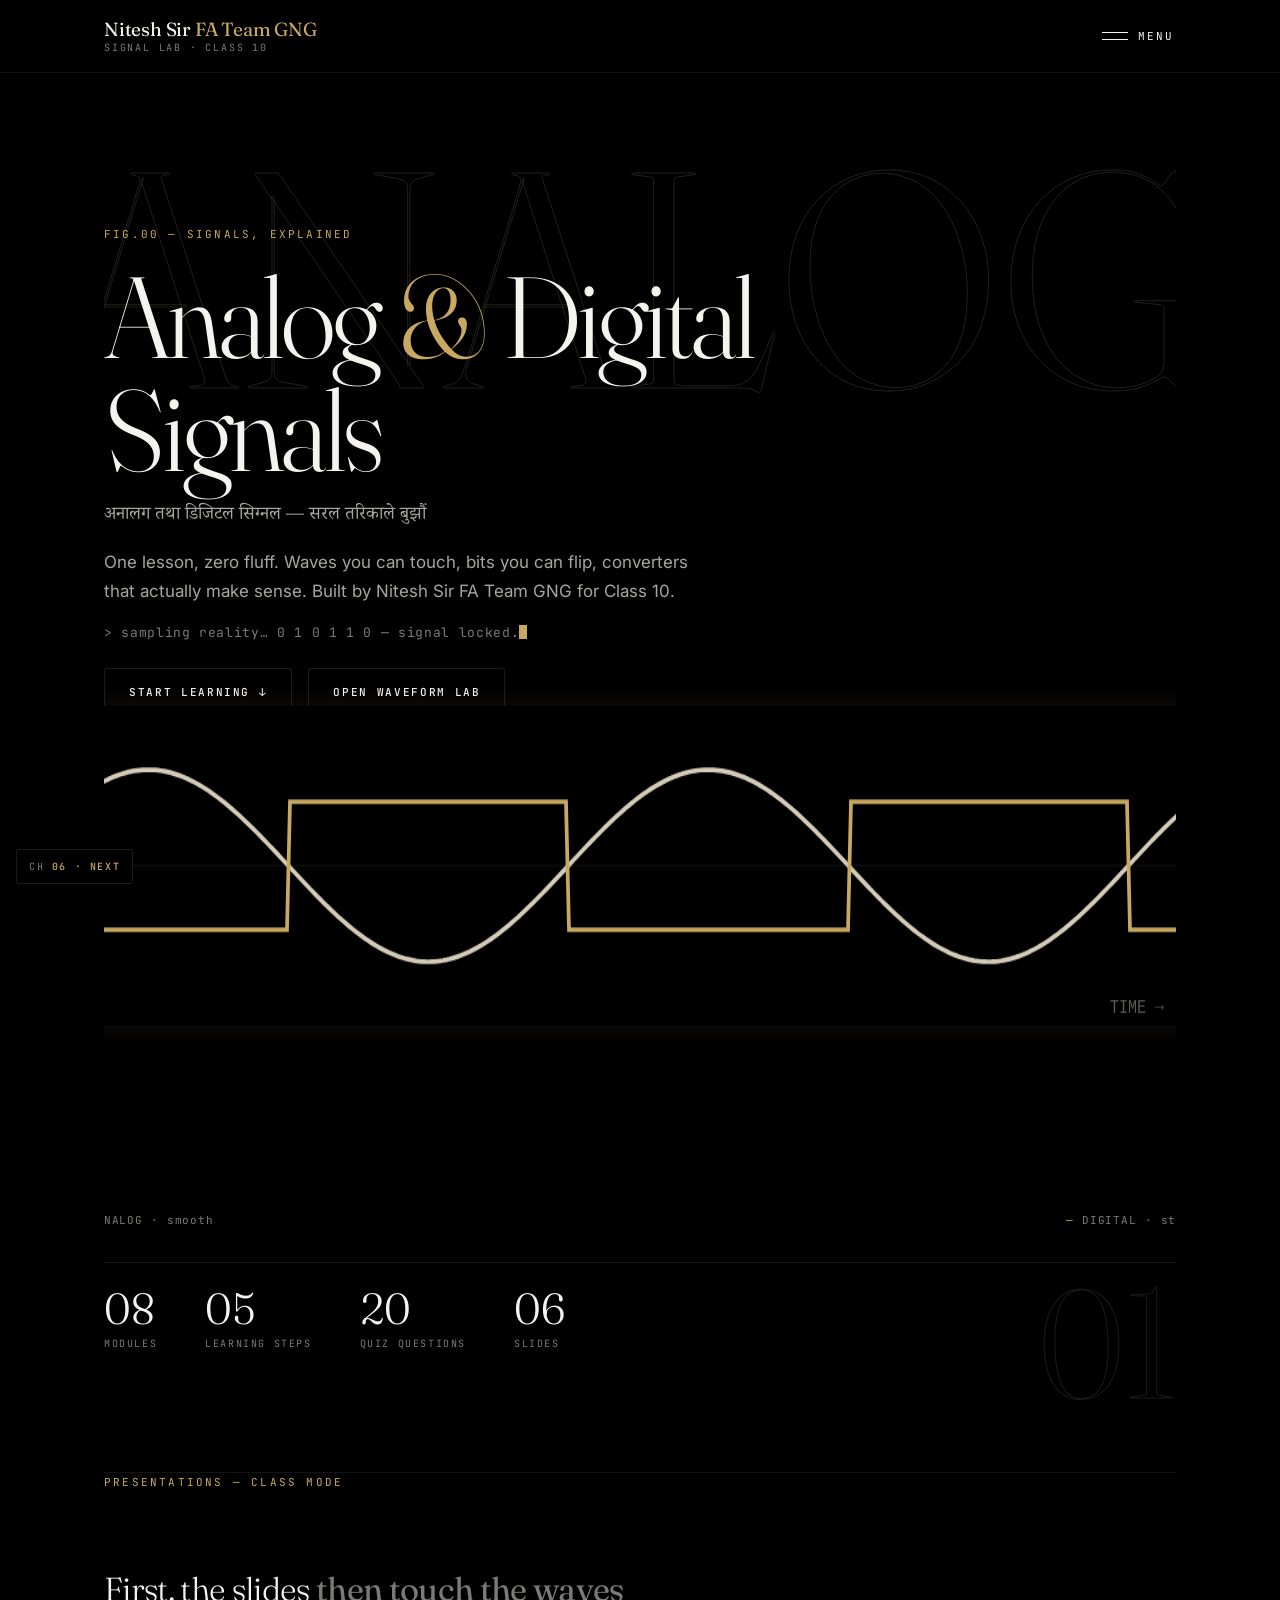
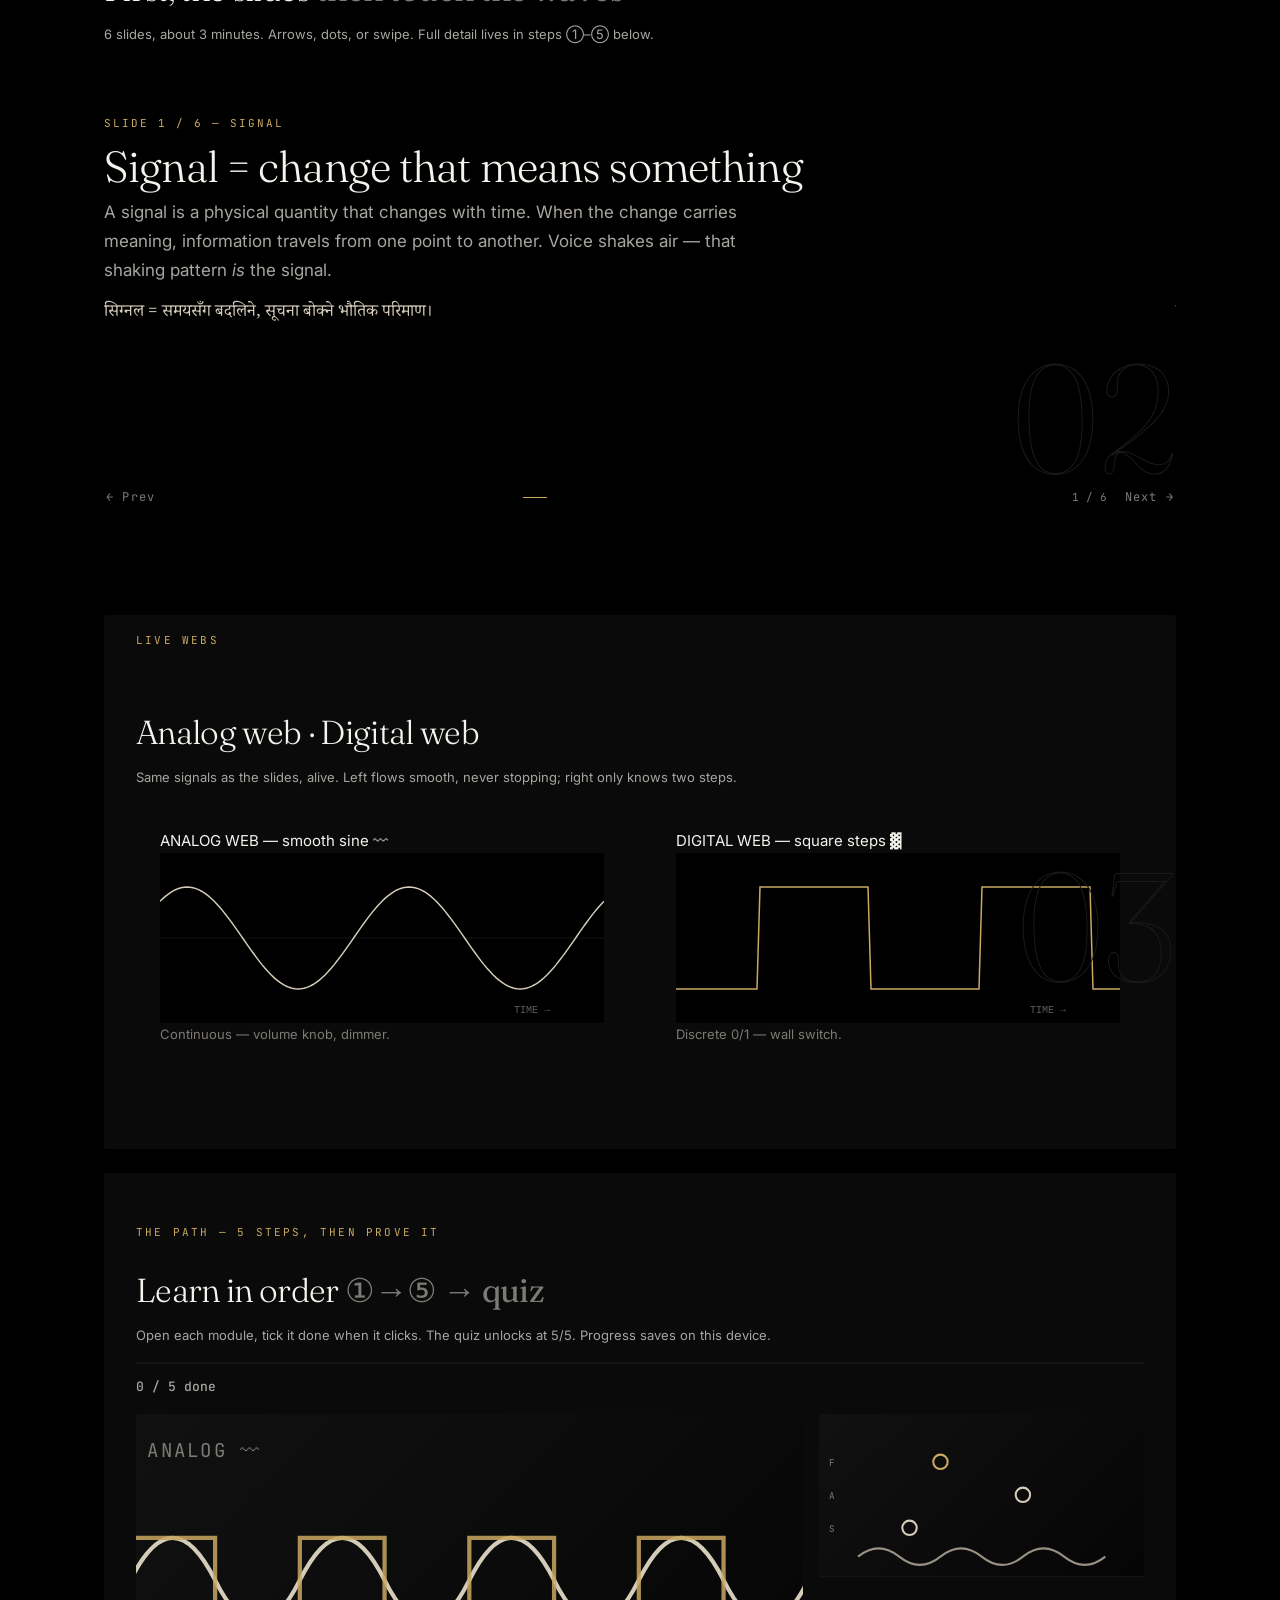
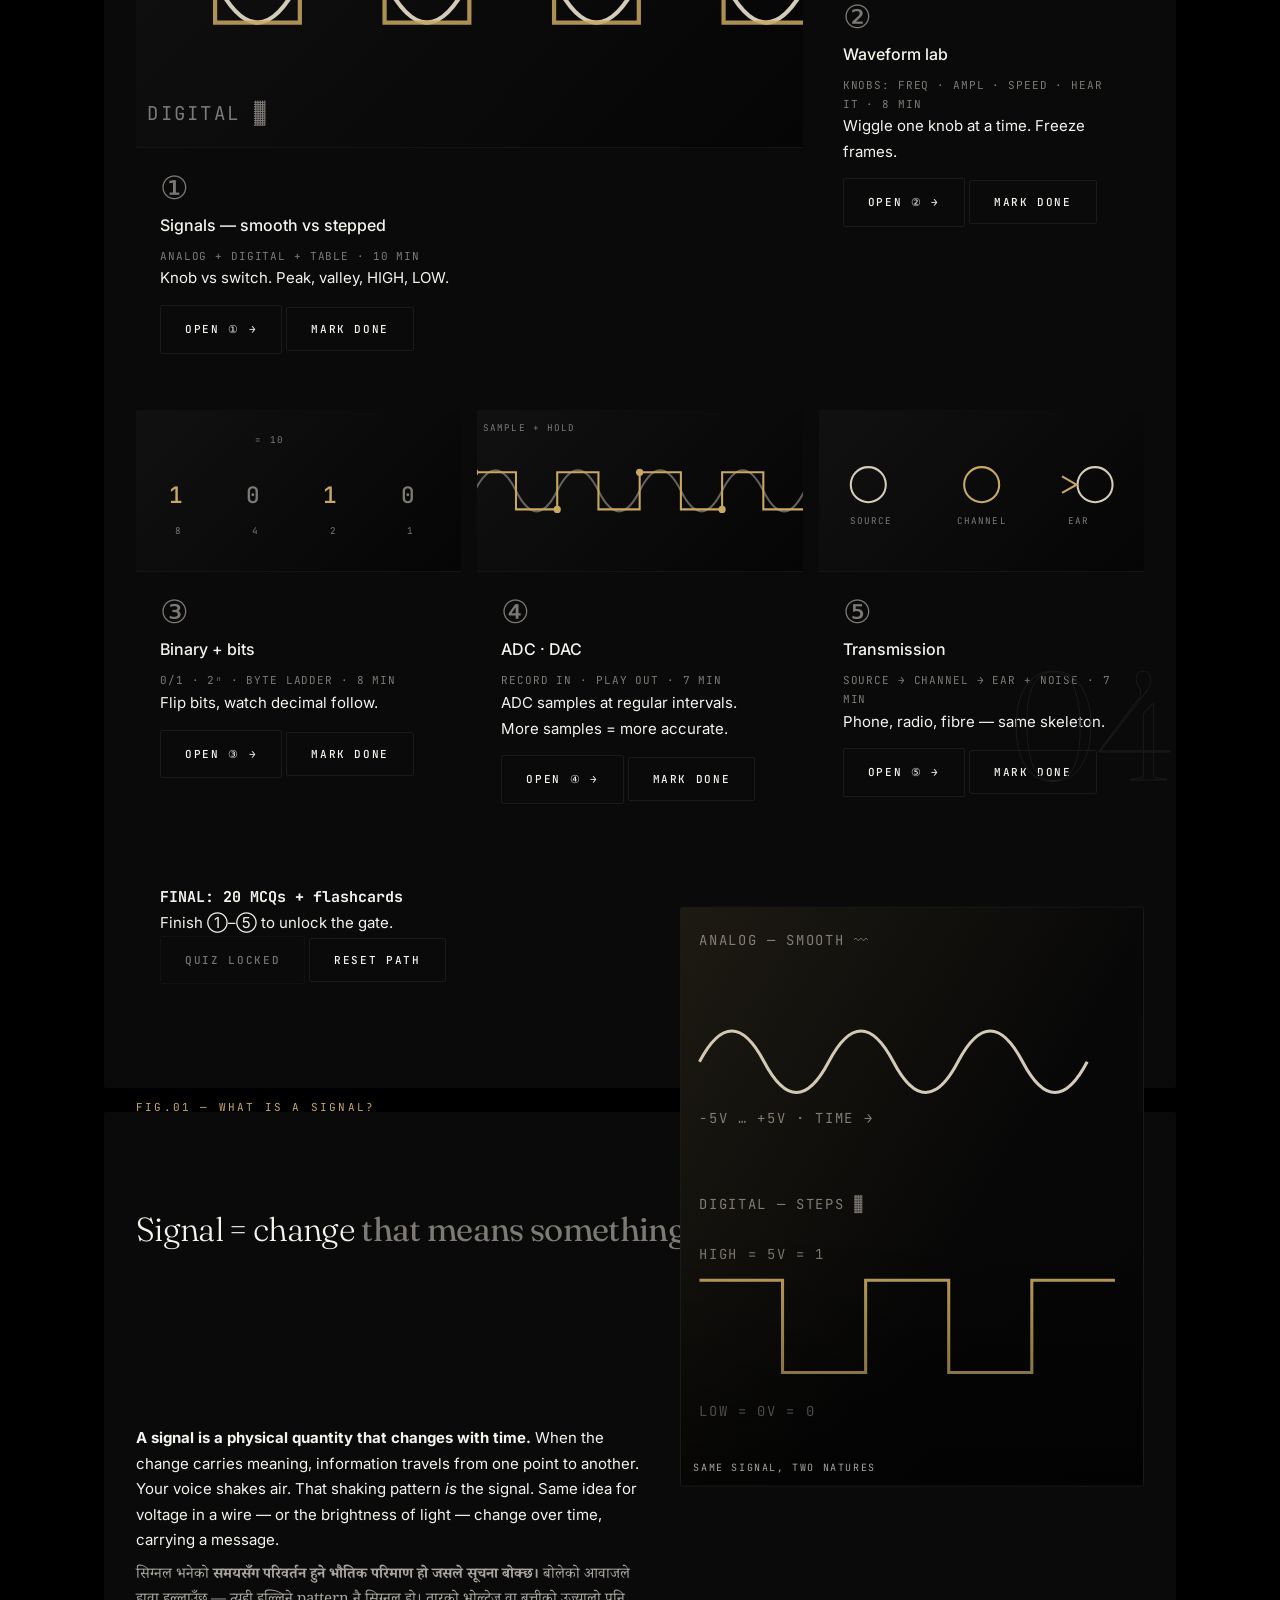
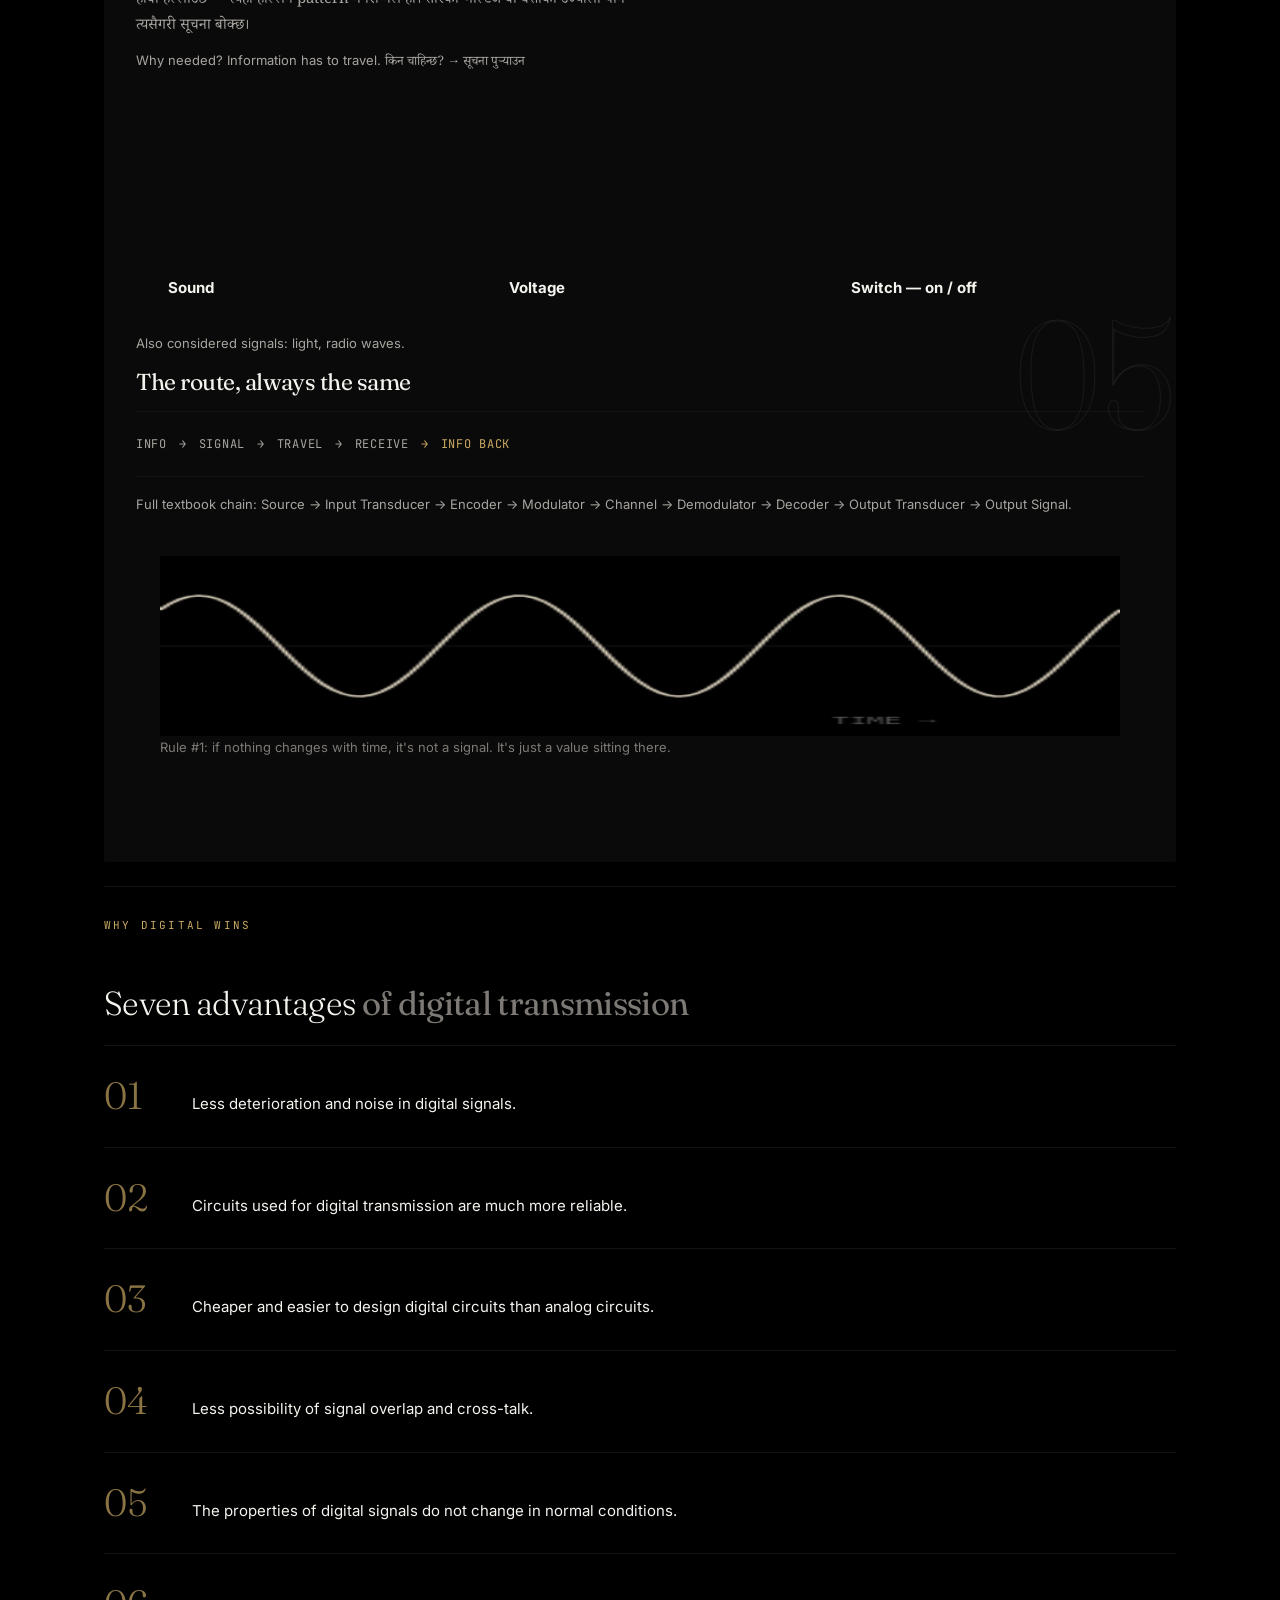
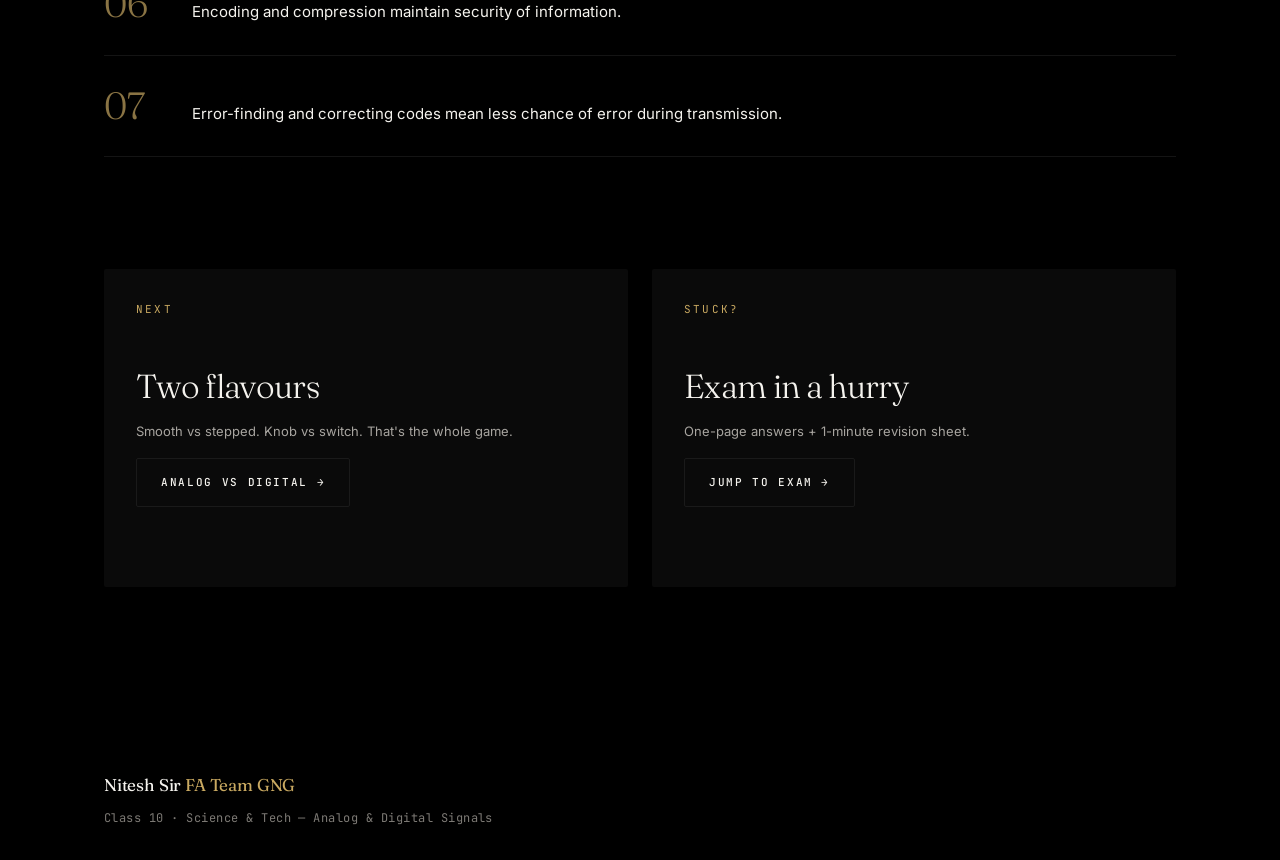
==== commit 739285e6: "sidebar nav, uncover pack, story quiz wiring" ====
--- a/index.html
+++ b/index.html
@@ -1,5 +1,5 @@
 <!DOCTYPE html><html lang="en"><head><meta charset="UTF-8"><meta name="viewport" content="width=device-width,initial-scale=1">
-<title>Nitesh Sir FA Team GNG — Analog & Digital Signals · Class 10</title><link rel="icon" href="assets/favicon.svg" type="image/svg+xml"><link rel="stylesheet" href="style.css?v=14">
+<title>Nitesh Sir FA Team GNG — Analog & Digital Signals · Class 10</title><link rel="icon" href="assets/favicon.svg" type="image/svg+xml"><link rel="stylesheet" href="style.css?v=15">
 <link rel="preconnect" href="https://fonts.googleapis.com">
 <link rel="preconnect" href="https://fonts.gstatic.com" crossorigin>
 <link href="https://fonts.googleapis.com/css2?family=Fraunces:opsz,wght@9..144,300;9..144,400;9..144,500&family=Inter:wght@400;500;600&family=JetBrains+Mono:wght@400;500&family=Noto+Serif+Devanagari:wght@400;500&display=swap" rel="stylesheet">
@@ -116,4 +116,4 @@
 </div>
 </div>
 <footer data-reveal><span class="brand-name">Nitesh Sir <em>FA Team GNG</em></span><p>Class 10 · Science &amp; Tech — Analog &amp; Digital Signals</p></footer>
-<script src="app.js?v=19"></script></body></html>
+<script src="app.js?v=20"></script></body></html>
--- a/style.css
+++ b/style.css
@@ -61,8 +61,10 @@
 .menu-btn:hover .menu-lines span{background:var(--accent)}
 body.menu-open .menu-lines span:first-child{transform:translateY(3.5px) rotate(45deg)}
 body.menu-open .menu-lines span:last-child{transform:translateY(-3.5px) rotate(-45deg)}
-.menupanel{position:fixed;top:72px;left:0;right:0;z-index:110;background:rgba(0,0,0,0.96);backdrop-filter:blur(14px);-webkit-backdrop-filter:blur(14px);border-bottom:1px solid var(--divider);padding:var(--space-6) var(--space-4) var(--space-5);opacity:0;visibility:hidden;transform:translateY(-12px);transition:opacity var(--dur-base) var(--ease),transform var(--dur-base) var(--ease),visibility var(--dur-base)}
+.menupanel{position:fixed;top:0;right:0;bottom:0;z-index:110;width:min(430px,92vw);background:rgba(0,0,0,0.97);backdrop-filter:blur(14px);-webkit-backdrop-filter:blur(14px);border-left:1px solid var(--divider);padding:96px var(--space-5) var(--space-5);overflow-y:auto;opacity:0;visibility:hidden;transform:translateX(100%);transition:opacity var(--dur-base) var(--ease),transform var(--dur-base) var(--ease),visibility var(--dur-base)}
 body.menu-open .menupanel{opacity:1;visibility:visible;transform:none}
+#scrim{position:fixed;inset:0;z-index:105;background:rgba(0,0,0,0.6);opacity:0;visibility:hidden;transition:opacity var(--dur-base) var(--ease),visibility var(--dur-base)}
+body.menu-open #scrim{opacity:1;visibility:visible}
 .menupanel nav.pages{display:grid;gap:2px;max-width:1120px;margin:0 auto;overflow:visible}
 .menupanel nav.pages a{display:flex;align-items:baseline;gap:var(--space-3);font-family:var(--serif);font-weight:300;font-size:clamp(24px,3vw,34px);letter-spacing:-0.01em;text-transform:none;color:var(--text-dim);padding:8px 2px;opacity:0;transform:translateY(14px);transition:opacity var(--dur-base) var(--ease),transform var(--dur-base) var(--ease),color var(--dur-fast) var(--ease)}
 body.menu-open .menupanel nav.pages a{opacity:1;transform:none}
@@ -79,6 +81,7 @@
 .menupanel nav.pages a.on{color:var(--text)}
 .menupanel .navnum{font-family:var(--mono);font-size:11px;letter-spacing:0.14em;color:var(--accent)}
 .menu-tools{max-width:1120px;margin:var(--space-4) auto 0;display:flex;gap:var(--space-5);align-items:center;flex-wrap:wrap;border-top:1px solid var(--divider);padding-top:var(--space-4)}
+.menupanel .menu-tools{flex-direction:column;align-items:stretch;max-width:none}
 .menu-tools .searchwrap{flex:1;min-width:220px}
 .menu-tools .searchwrap input{width:100%;font-size:15px;padding:10px 2px}
 .searchwrap{position:relative}
@@ -436,7 +439,7 @@
 @page{margin:1.5cm;}
 @media print{
  body{background:#fff!important;color:#111!important;background-image:none!important;}
- .top,.top-in,nav.pages,.tools,.searchwrap,#sdrop,.lang,.ticker,footer,.progress-meter,.progress-line,.hud,#toast,#loader,#scrollbar,#chapter-tag,.menupanel,.menu-btn,#story{display:none!important;}
+ .top,.top-in,nav.pages,.tools,.searchwrap,#sdrop,.lang,.ticker,footer,.progress-meter,.progress-line,.hud,#toast,#loader,#scrollbar,#chapter-tag,.menupanel,.menu-btn,#story,#scrim{display:none!important;}
  .wrap{max-width:none!important;padding:0!important;margin:0!important;}
  .panel,.q,.cardx,.path-card,.callout{background:#fff!important;color:#111!important;border:1px solid #999!important;box-shadow:none!important;break-inside:avoid;}
  .q button,.btn,.dbtn,.dots,.donebtn{display:none!important;}
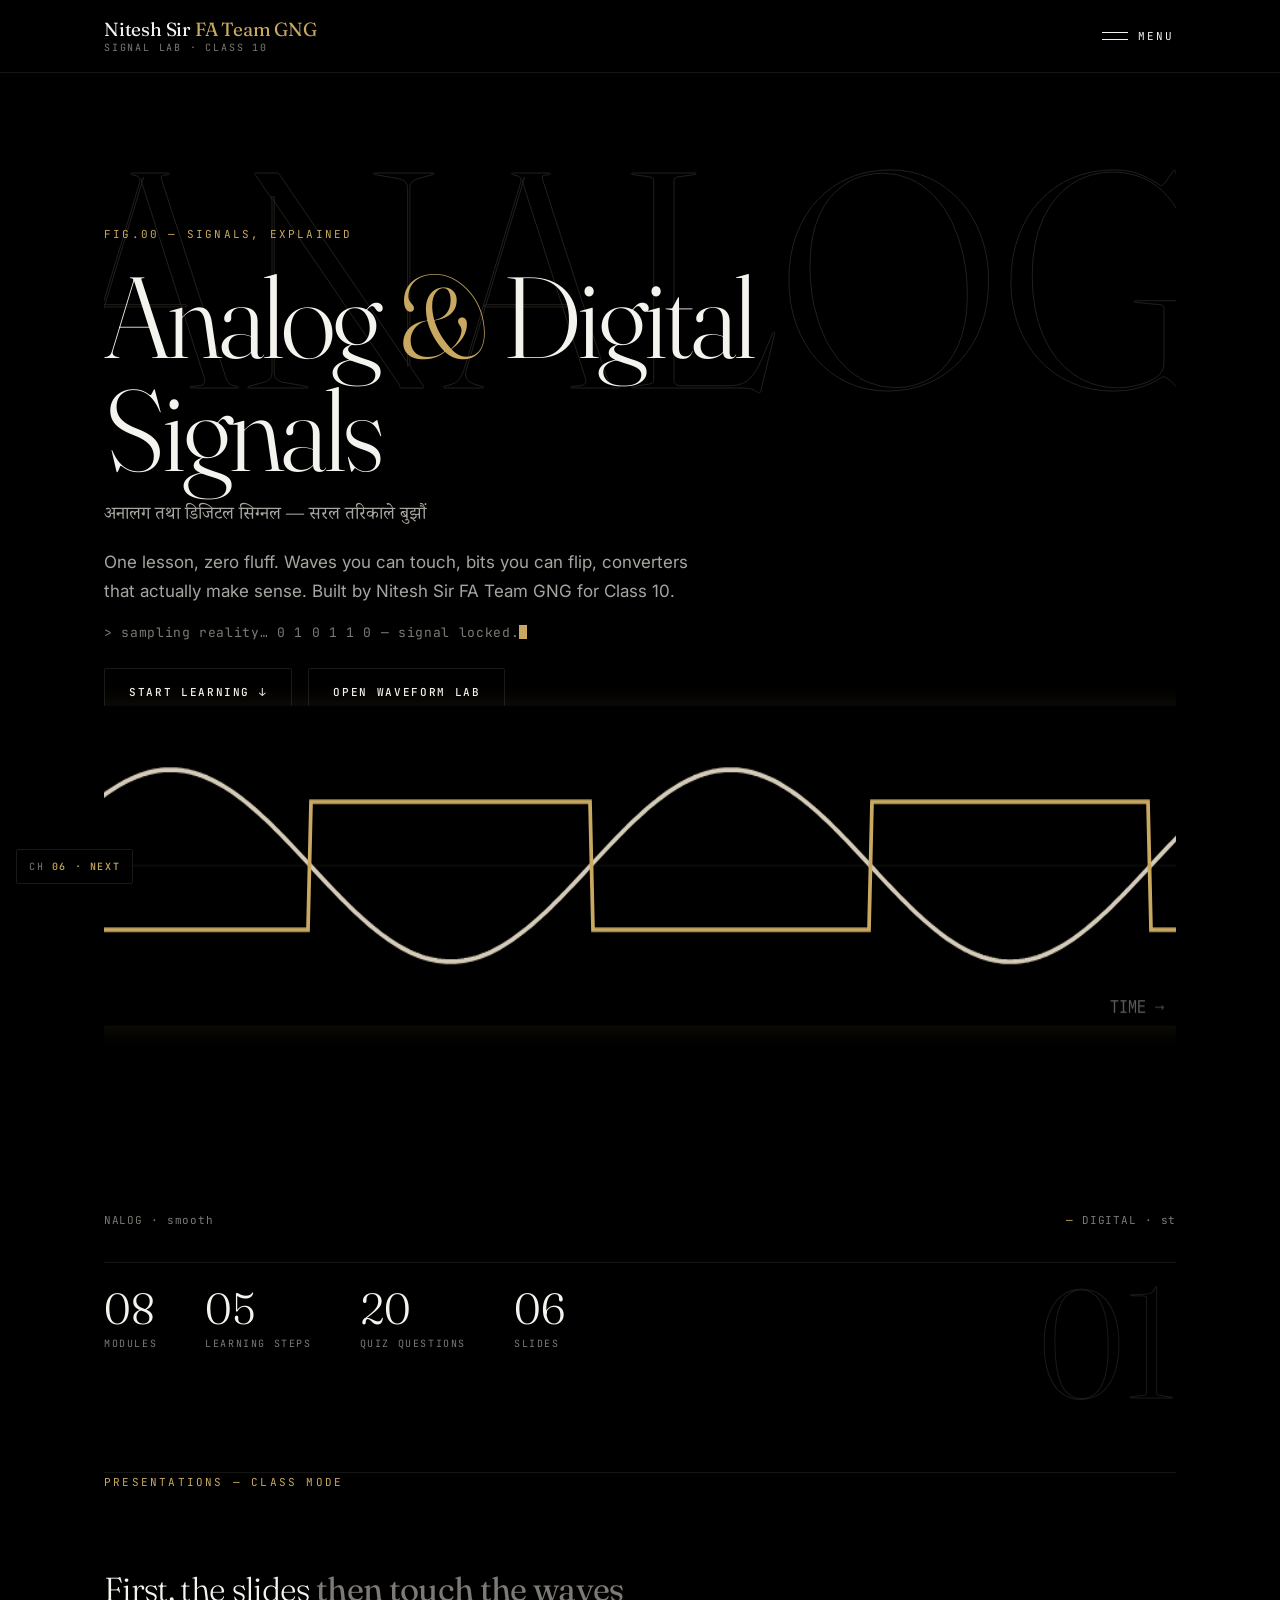
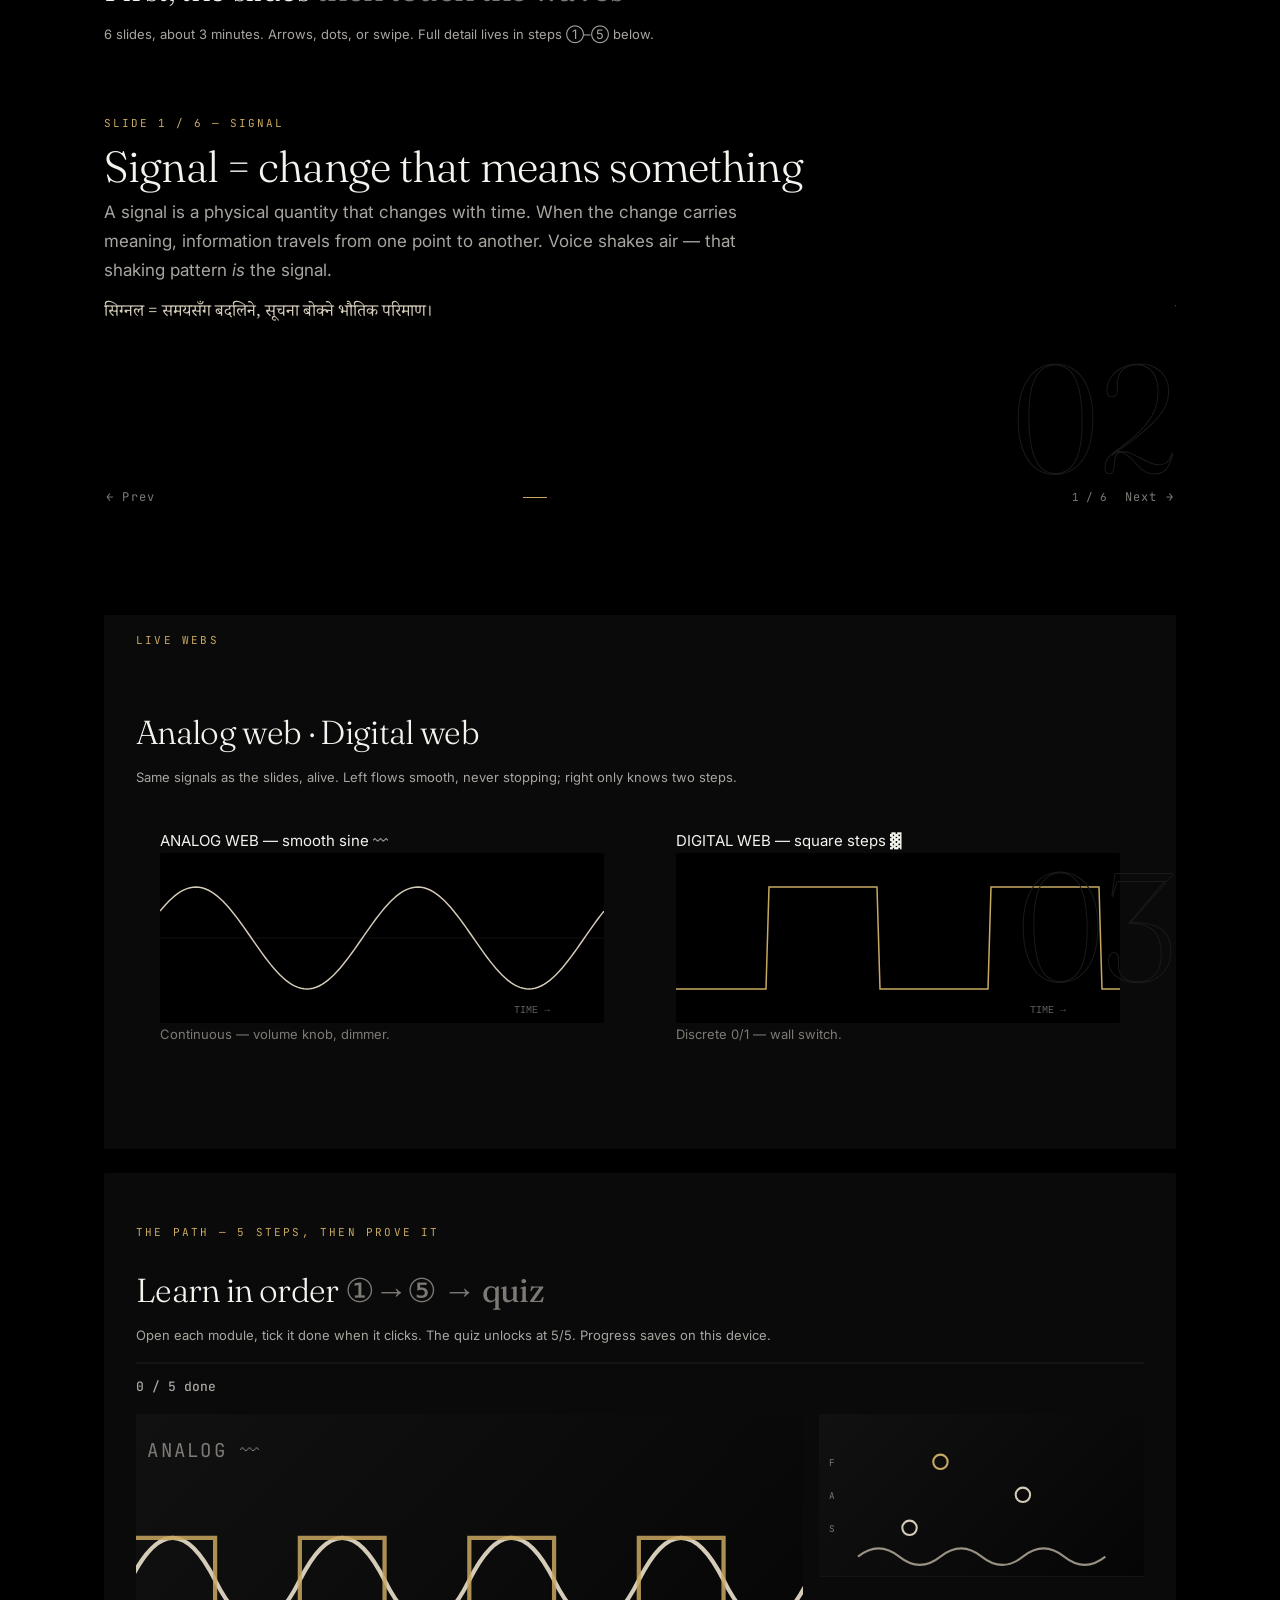
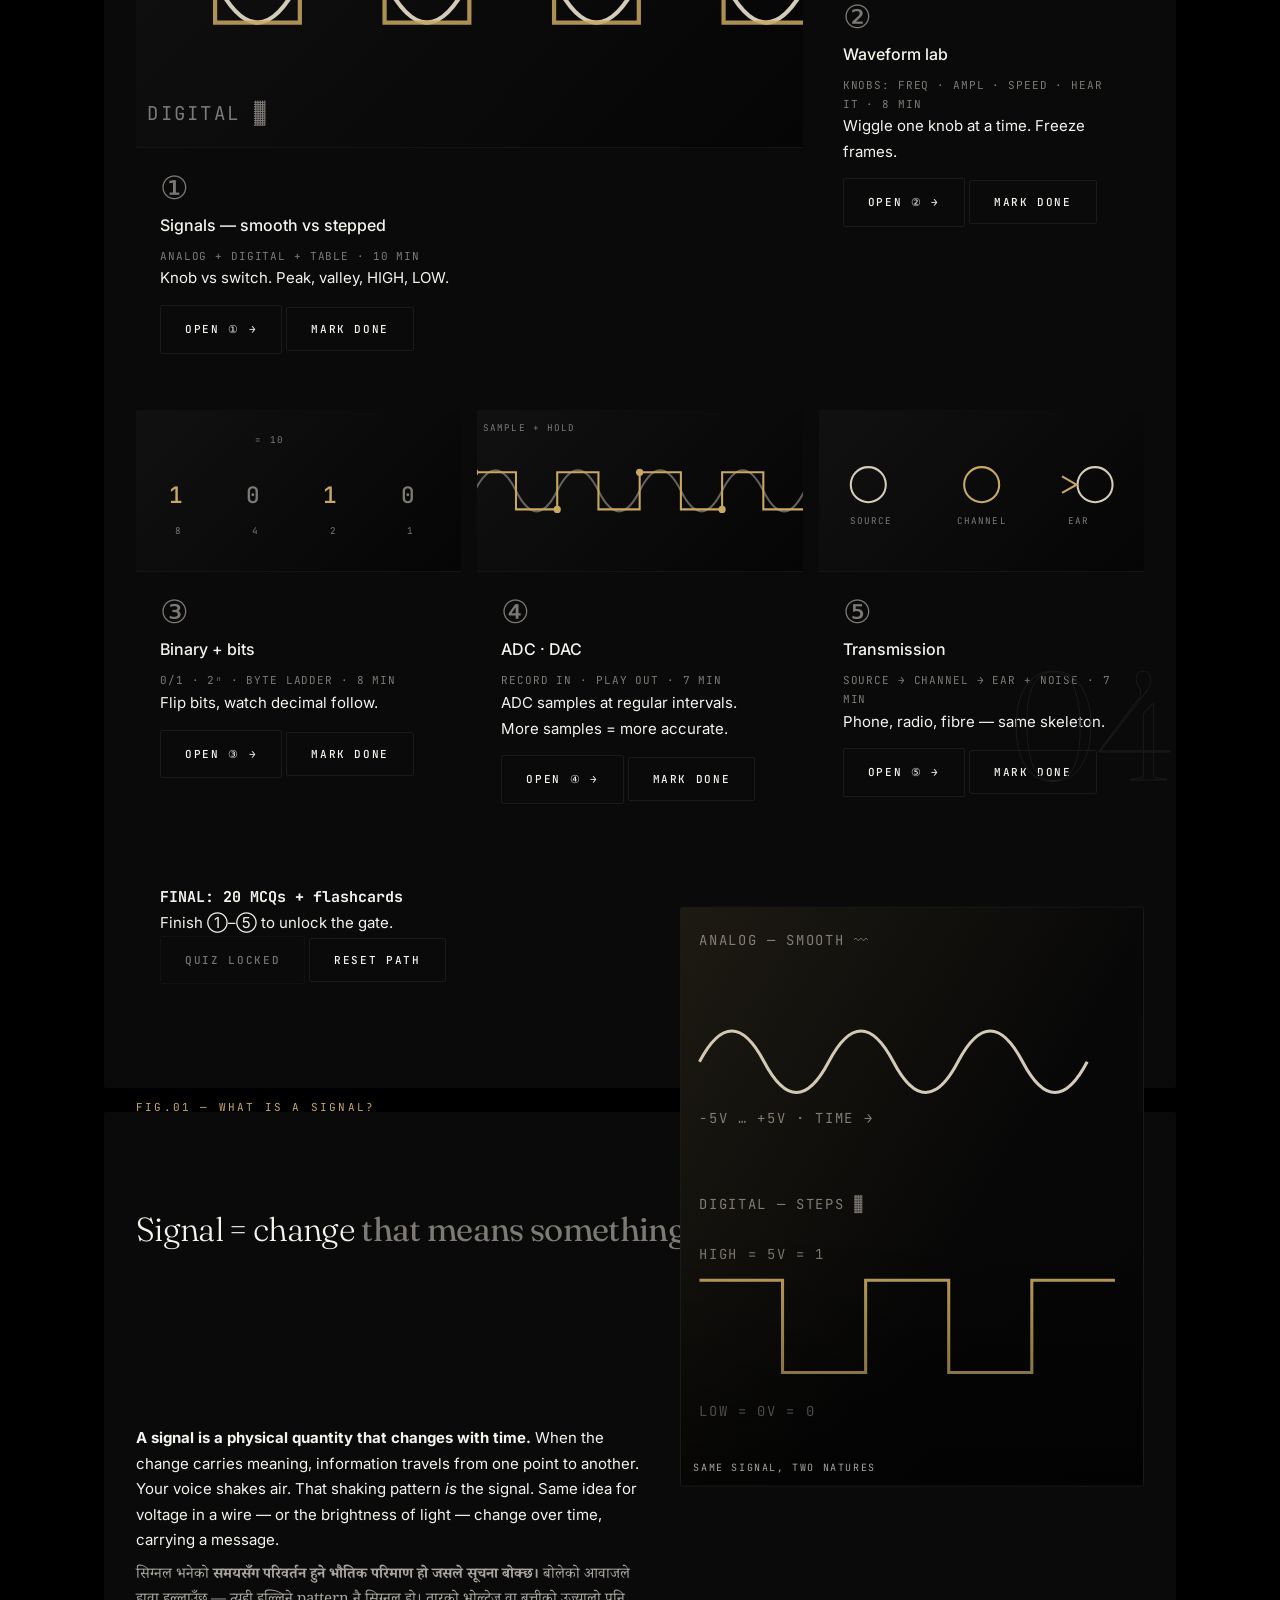
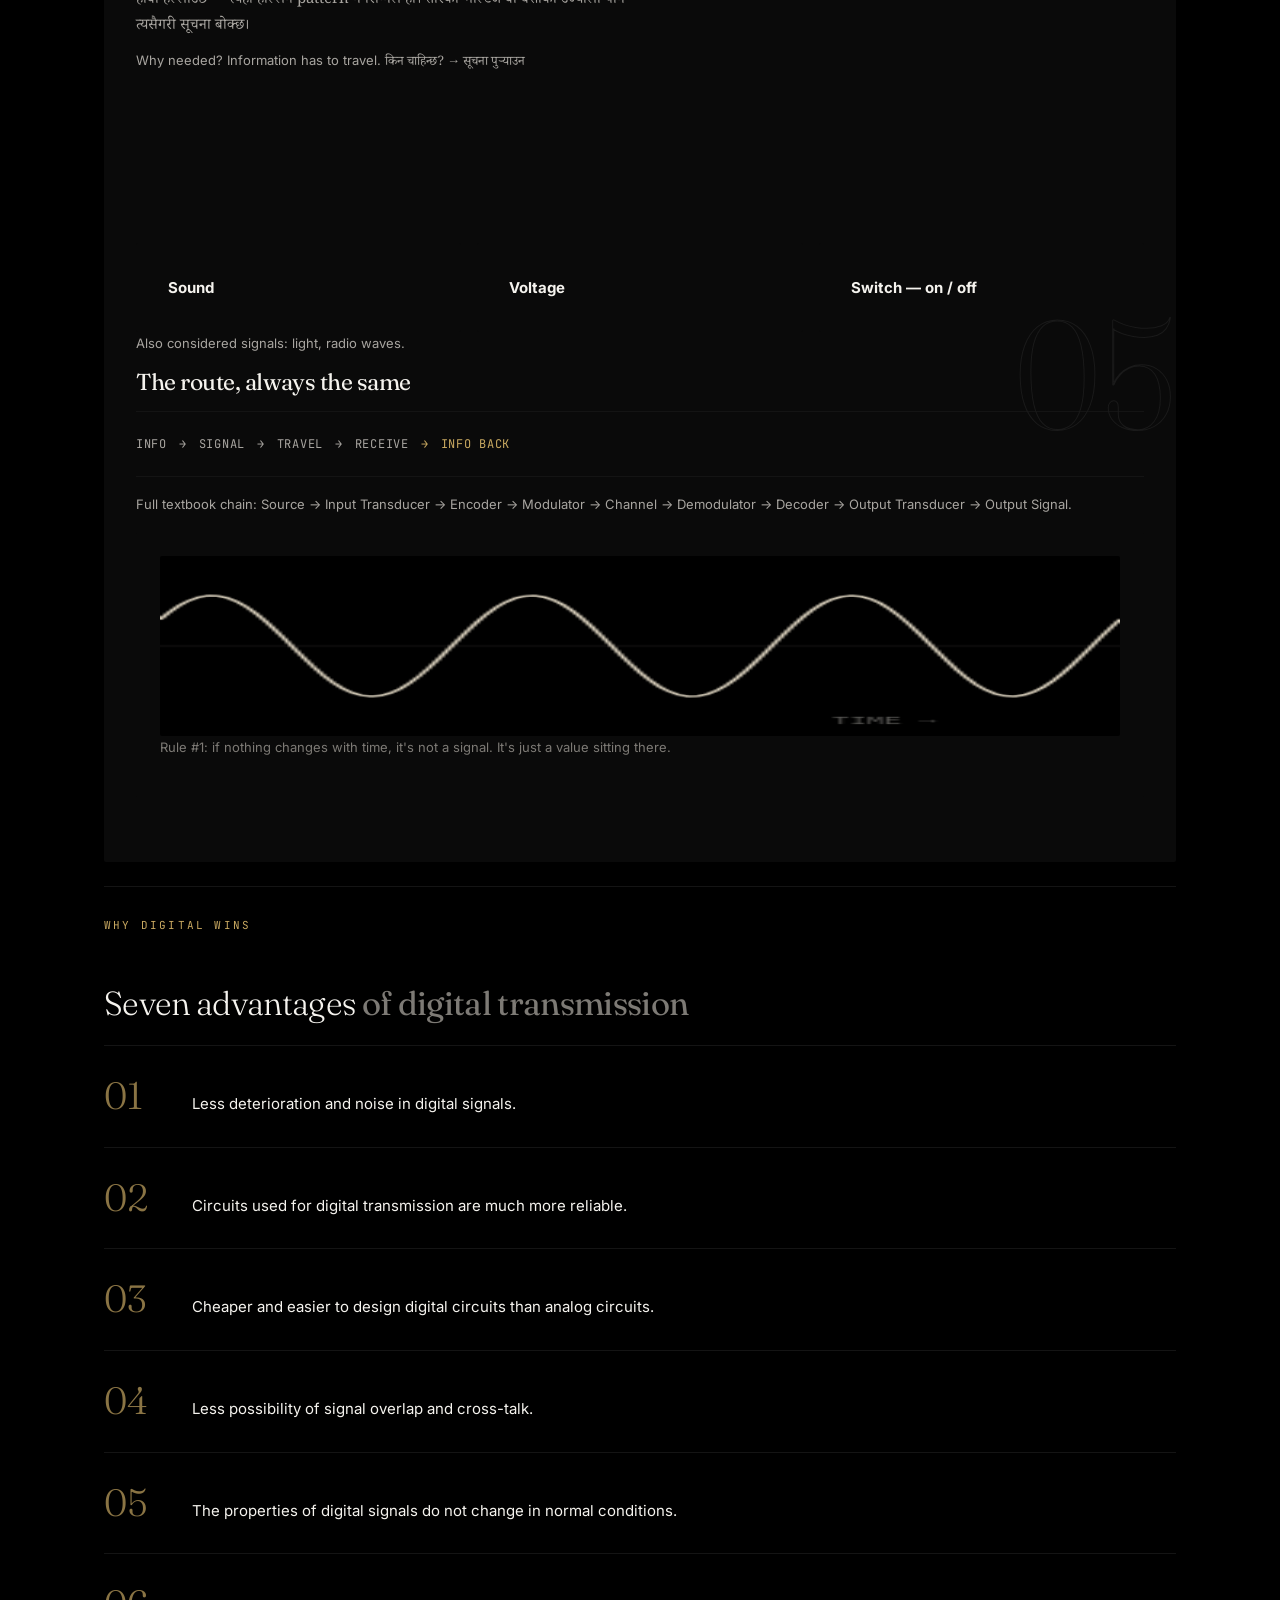
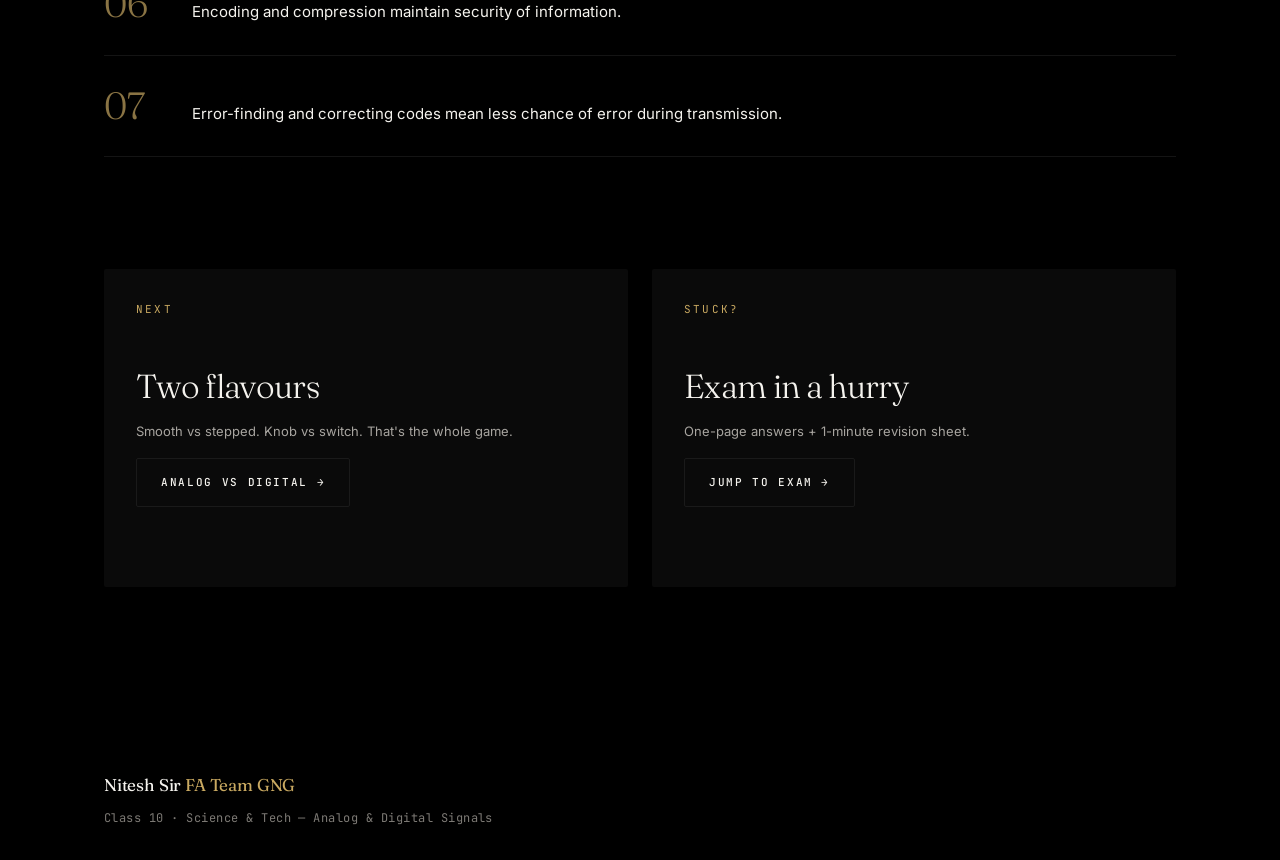
==== commit 5c0f51c3: "sidebar close fix, scroll lock, overflow guard" ====
--- a/index.html
+++ b/index.html
@@ -1,5 +1,5 @@
 <!DOCTYPE html><html lang="en"><head><meta charset="UTF-8"><meta name="viewport" content="width=device-width,initial-scale=1">
-<title>Nitesh Sir FA Team GNG — Analog & Digital Signals · Class 10</title><link rel="icon" href="assets/favicon.svg" type="image/svg+xml"><link rel="stylesheet" href="style.css?v=15">
+<title>Nitesh Sir FA Team GNG — Analog & Digital Signals · Class 10</title><link rel="icon" href="assets/favicon.svg" type="image/svg+xml"><link rel="stylesheet" href="style.css?v=16">
 <link rel="preconnect" href="https://fonts.googleapis.com">
 <link rel="preconnect" href="https://fonts.gstatic.com" crossorigin>
 <link href="https://fonts.googleapis.com/css2?family=Fraunces:opsz,wght@9..144,300;9..144,400;9..144,500&family=Inter:wght@400;500;600&family=JetBrains+Mono:wght@400;500&family=Noto+Serif+Devanagari:wght@400;500&display=swap" rel="stylesheet">
--- a/style.css
+++ b/style.css
@@ -25,7 +25,7 @@
 }
 *{box-sizing:border-box}
 html{scroll-behavior:smooth}
-body{margin:0;background:var(--bg);color:var(--text);font-family:var(--sans);line-height:1.7;font-size:var(--fs-base);-webkit-font-smoothing:antialiased}
+body{margin:0;background:var(--bg);color:var(--text);font-family:var(--sans);line-height:1.7;font-size:var(--fs-base);-webkit-font-smoothing:antialiased;overflow-x:clip}
 ::selection{background:var(--accent-faint);color:var(--text)}
 a{color:inherit}
 h1,h2,h3{font-family:var(--serif);font-weight:300;letter-spacing:-0.02em;line-height:1.08;margin:0 0 var(--space-3);color:var(--text);text-transform:none}
@@ -38,7 +38,7 @@
 .skip-link:focus{top:16px}
 
 /* ============ top bar ============ */
-.top{background:transparent;border-bottom:1px solid var(--divider);position:sticky;top:0;z-index:50;background:rgba(0,0,0,0.85)}
+.top{background:transparent;border-bottom:1px solid var(--divider);position:sticky;top:0;z-index:130;background:rgba(0,0,0,0.85)}
 .top-in{max-width:1120px;margin:auto;display:flex;align-items:center;gap:var(--space-4);padding:0 var(--space-4);min-height:72px;flex-wrap:wrap}
 .brand{text-decoration:none;line-height:1.2;flex-shrink:0}
 .brand-name{font-family:var(--serif);font-weight:400;font-size:19px;letter-spacing:-0.01em;color:var(--text);display:block}
@@ -64,6 +64,7 @@
 .menupanel{position:fixed;top:0;right:0;bottom:0;z-index:110;width:min(430px,92vw);background:rgba(0,0,0,0.97);backdrop-filter:blur(14px);-webkit-backdrop-filter:blur(14px);border-left:1px solid var(--divider);padding:96px var(--space-5) var(--space-5);overflow-y:auto;opacity:0;visibility:hidden;transform:translateX(100%);transition:opacity var(--dur-base) var(--ease),transform var(--dur-base) var(--ease),visibility var(--dur-base)}
 body.menu-open .menupanel{opacity:1;visibility:visible;transform:none}
 #scrim{position:fixed;inset:0;z-index:105;background:rgba(0,0,0,0.6);opacity:0;visibility:hidden;transition:opacity var(--dur-base) var(--ease),visibility var(--dur-base)}
+body.menu-open{overflow:hidden}
 body.menu-open #scrim{opacity:1;visibility:visible}
 .menupanel nav.pages{display:grid;gap:2px;max-width:1120px;margin:0 auto;overflow:visible}
 .menupanel nav.pages a{display:flex;align-items:baseline;gap:var(--space-3);font-family:var(--serif);font-weight:300;font-size:clamp(24px,3vw,34px);letter-spacing:-0.01em;text-transform:none;color:var(--text-dim);padding:8px 2px;opacity:0;transform:translateY(14px);transition:opacity var(--dur-base) var(--ease),transform var(--dur-base) var(--ease),color var(--dur-fast) var(--ease)}
